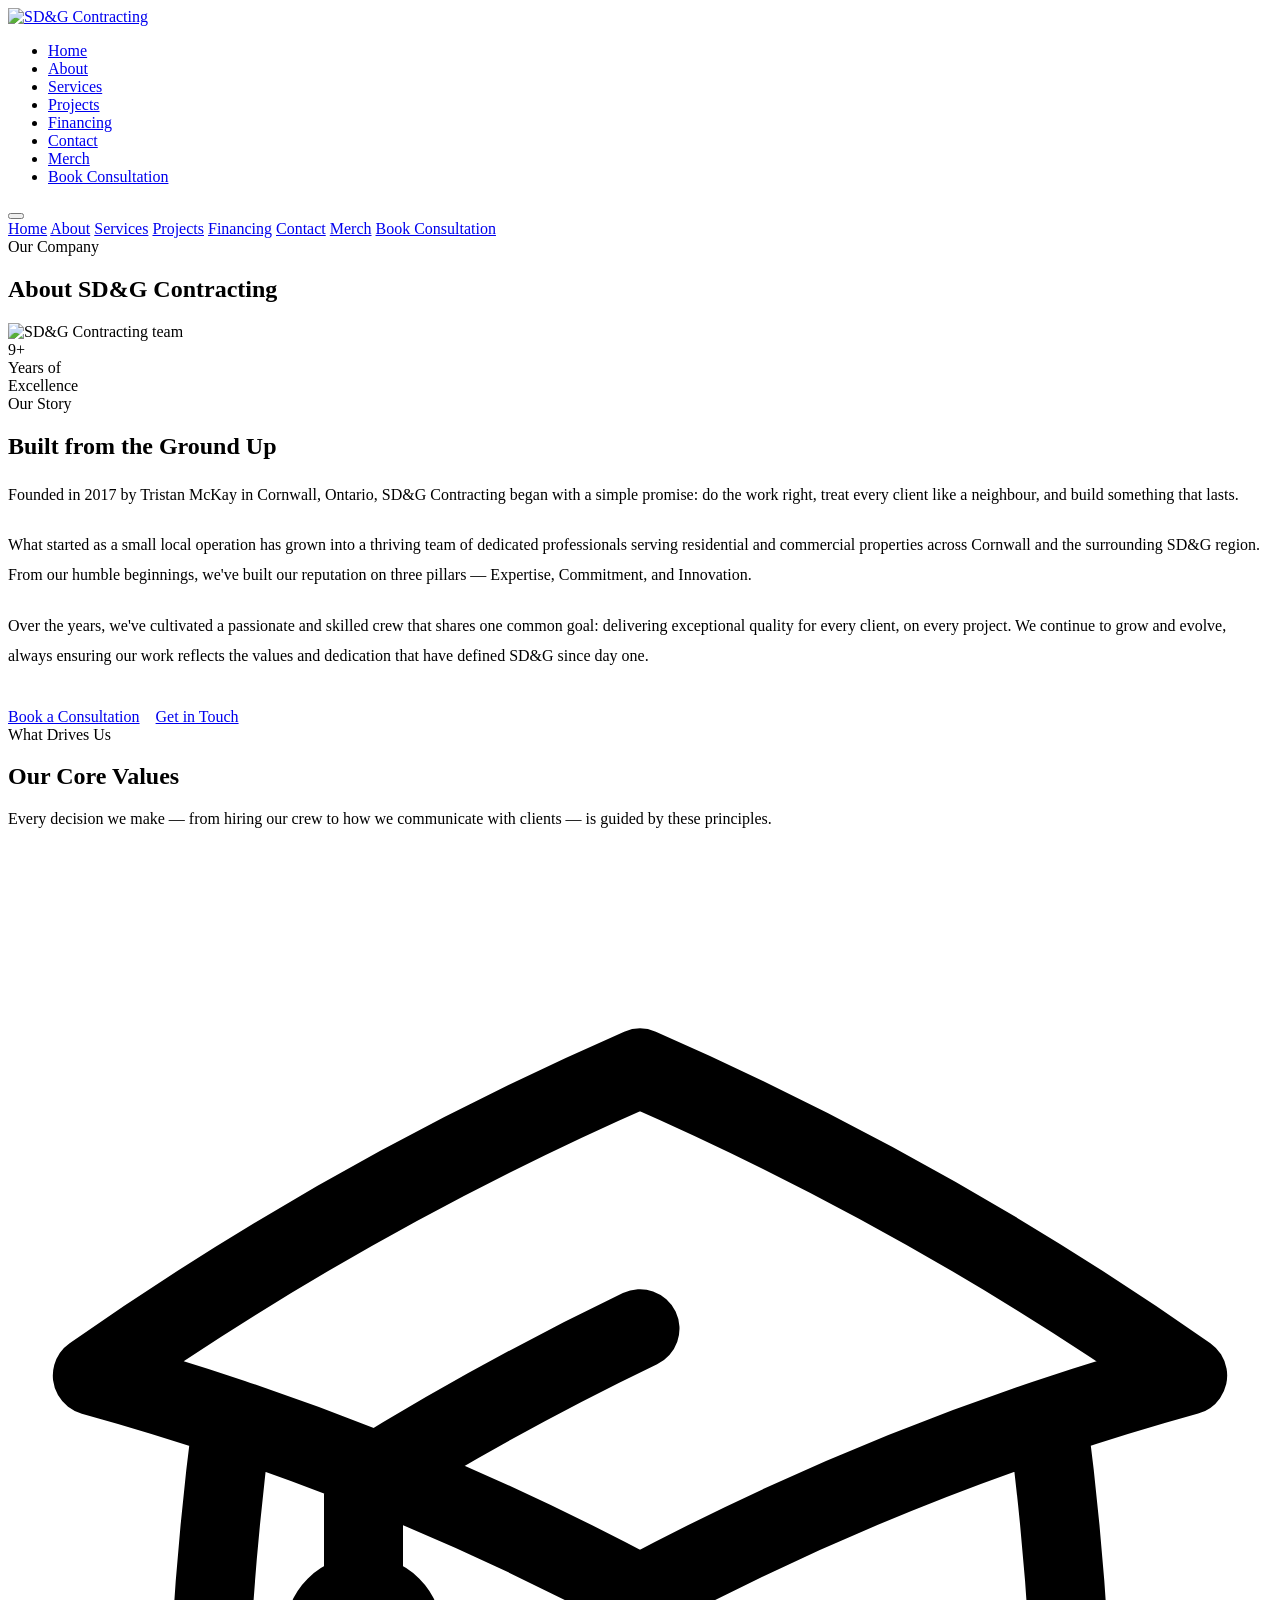
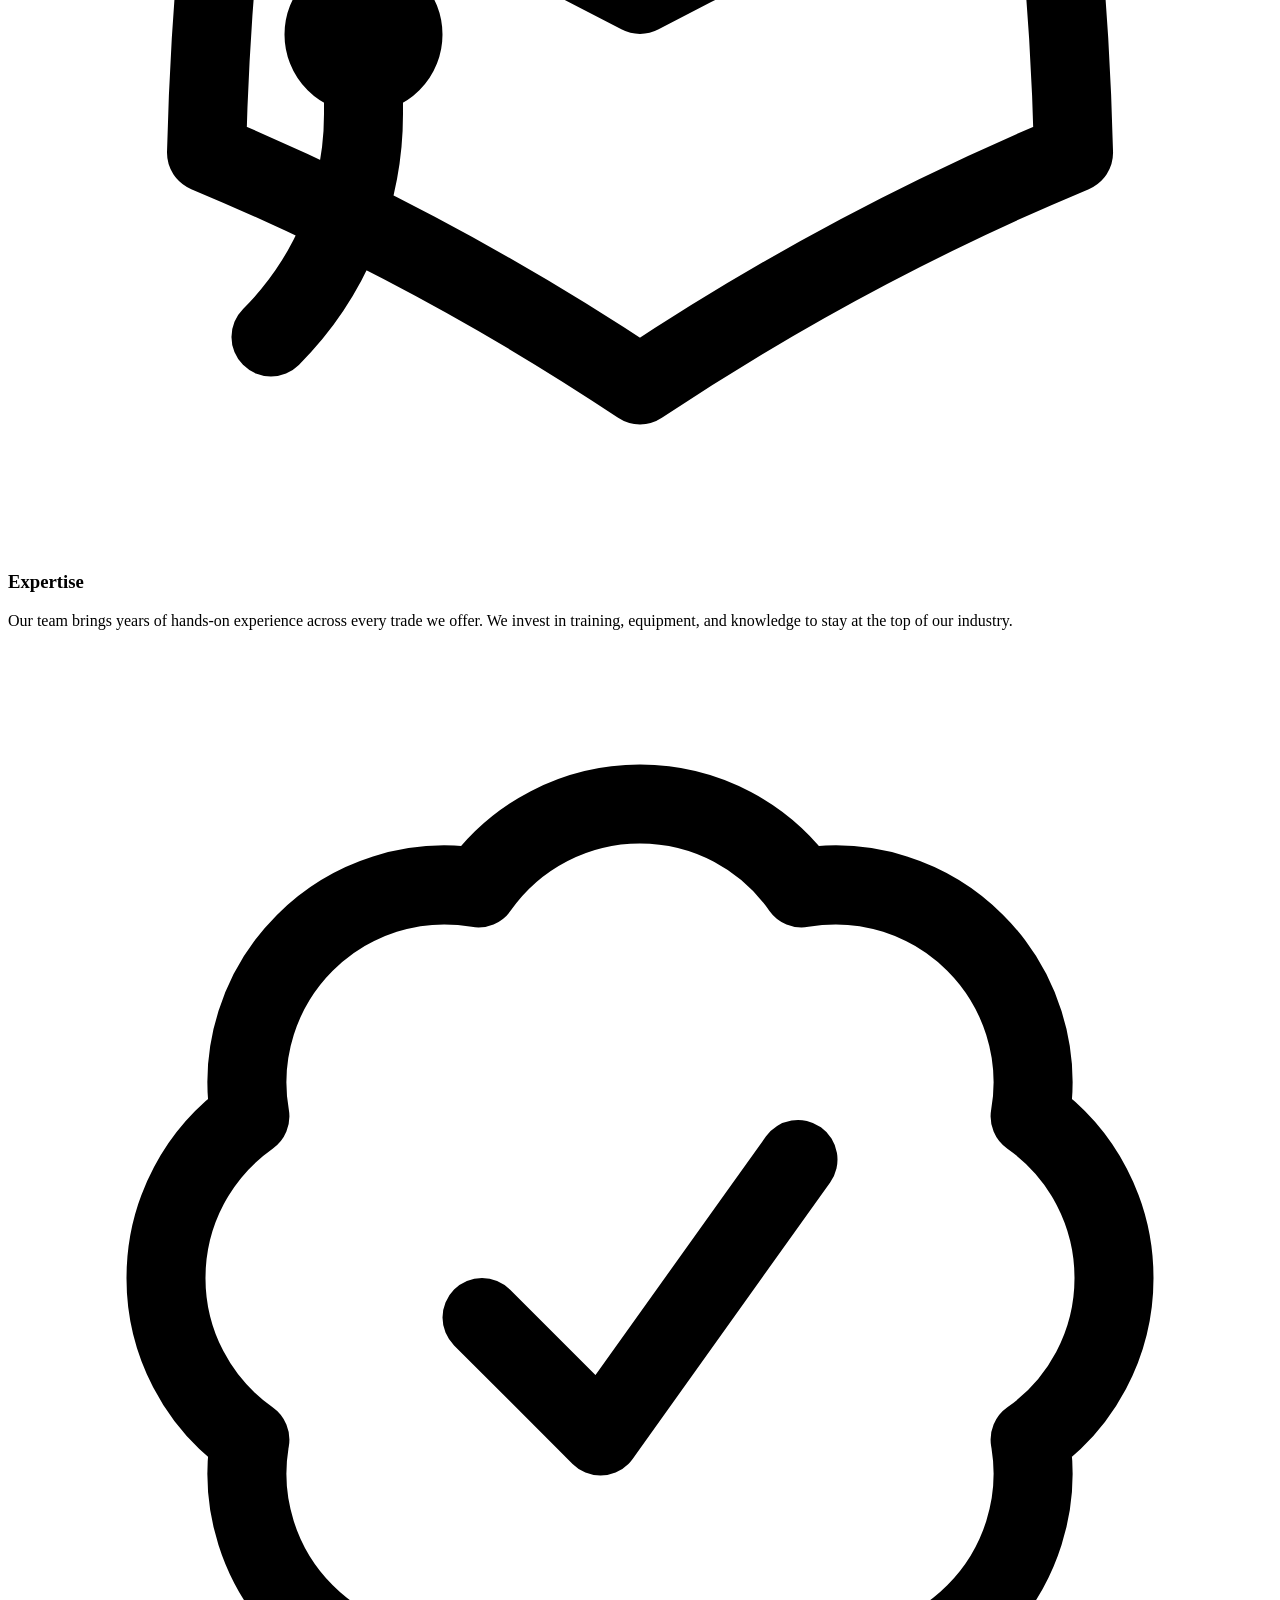
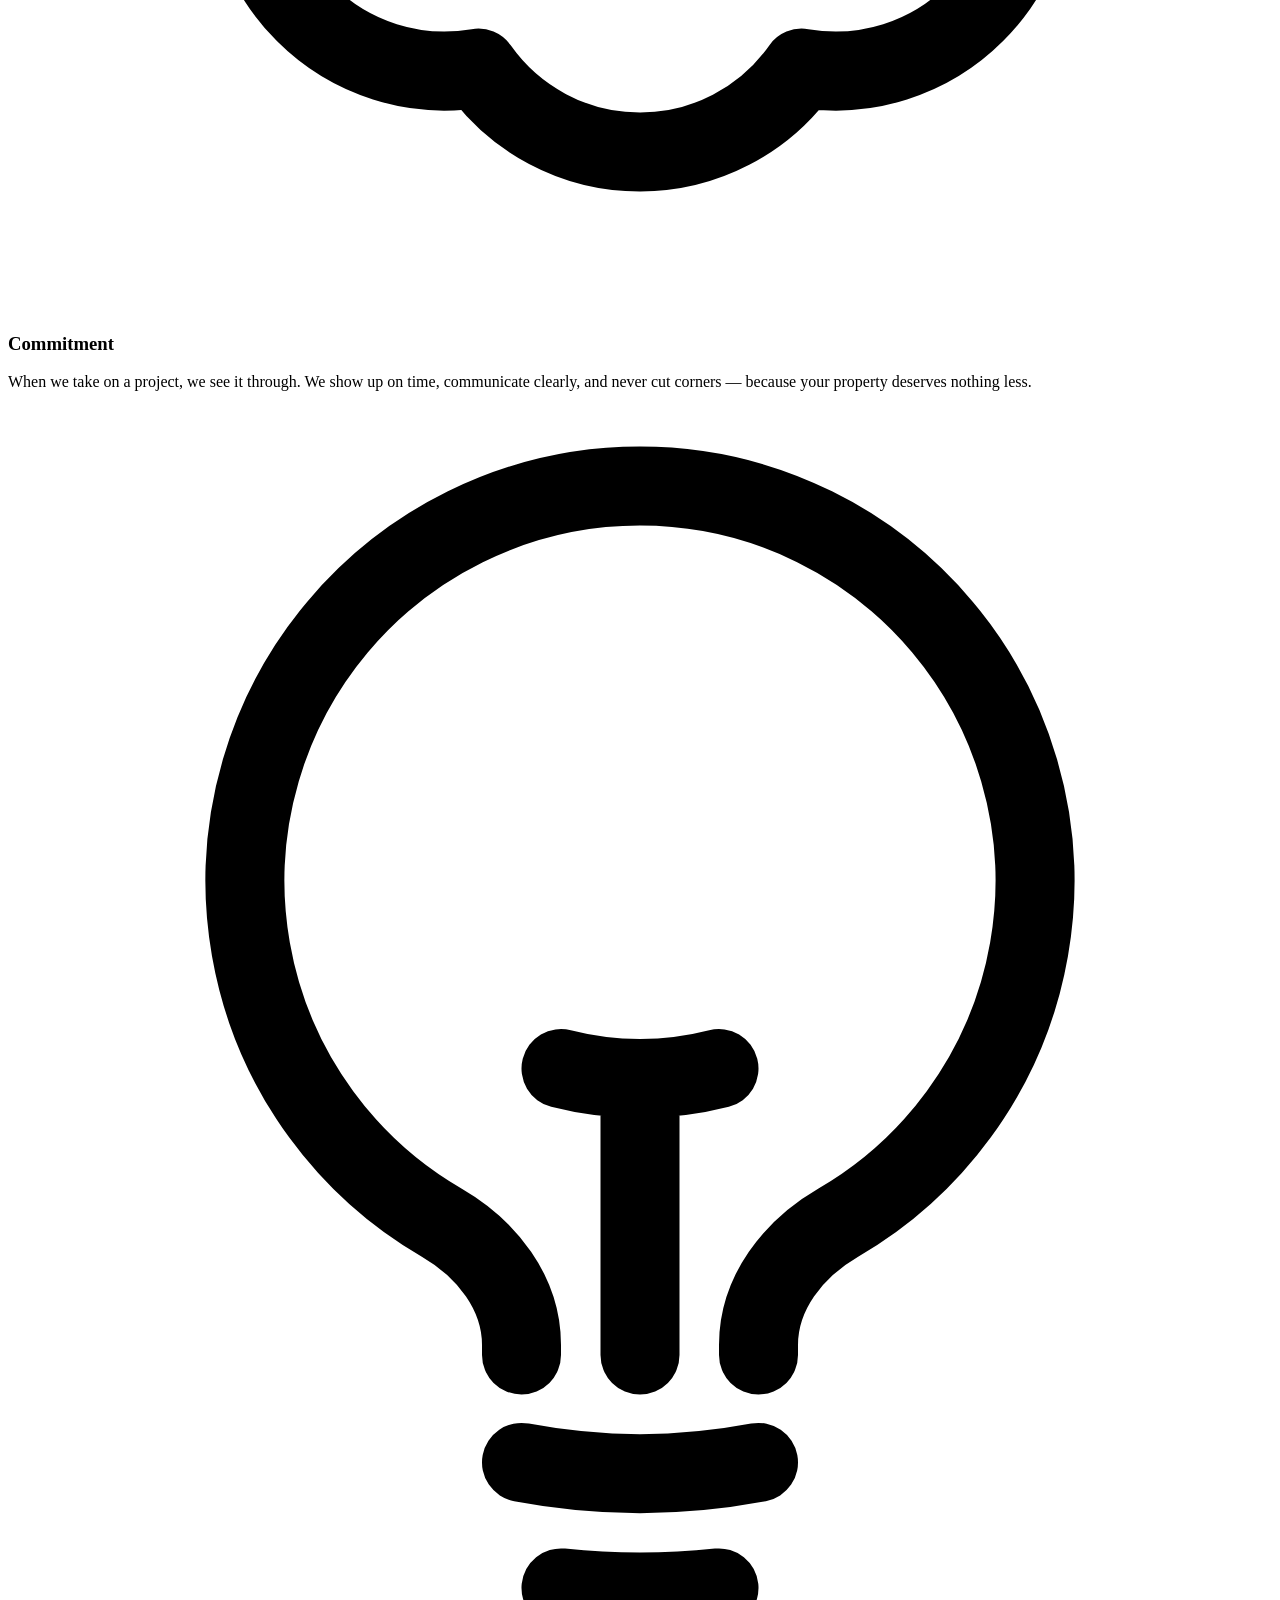
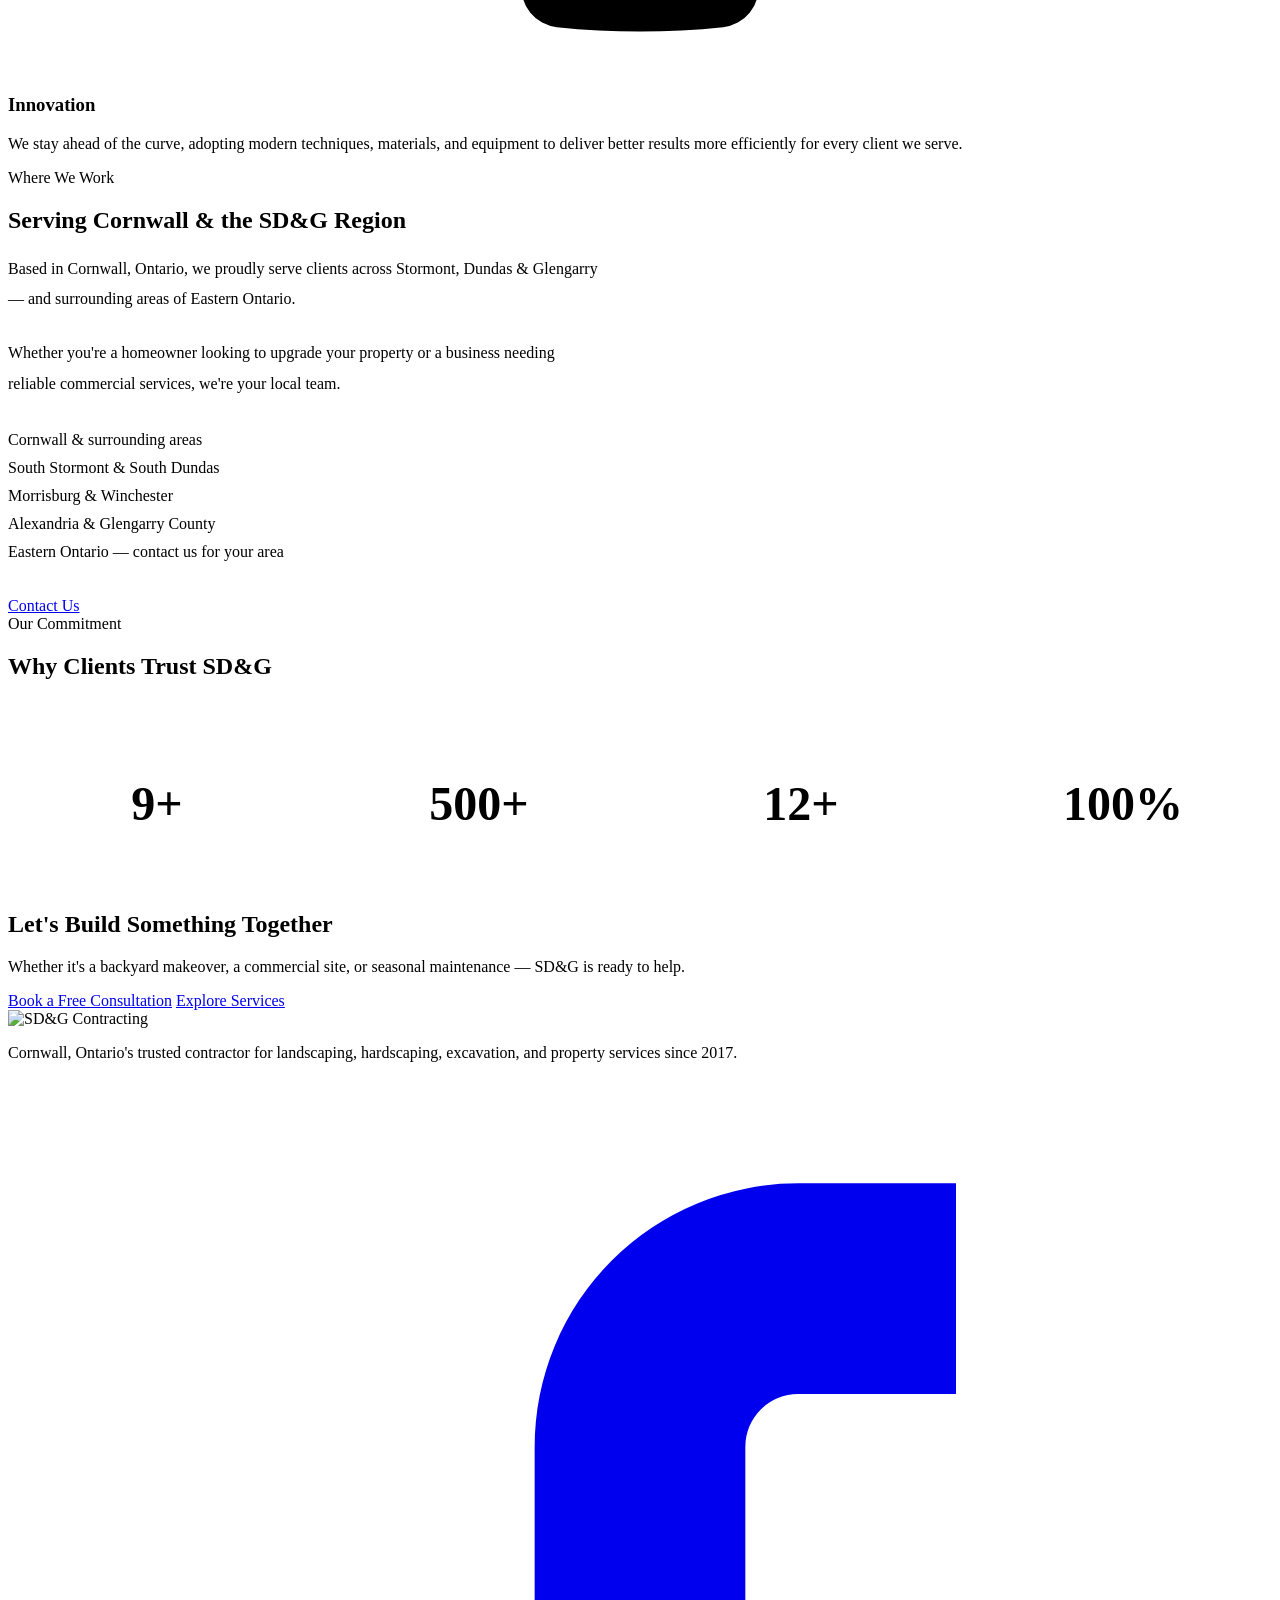
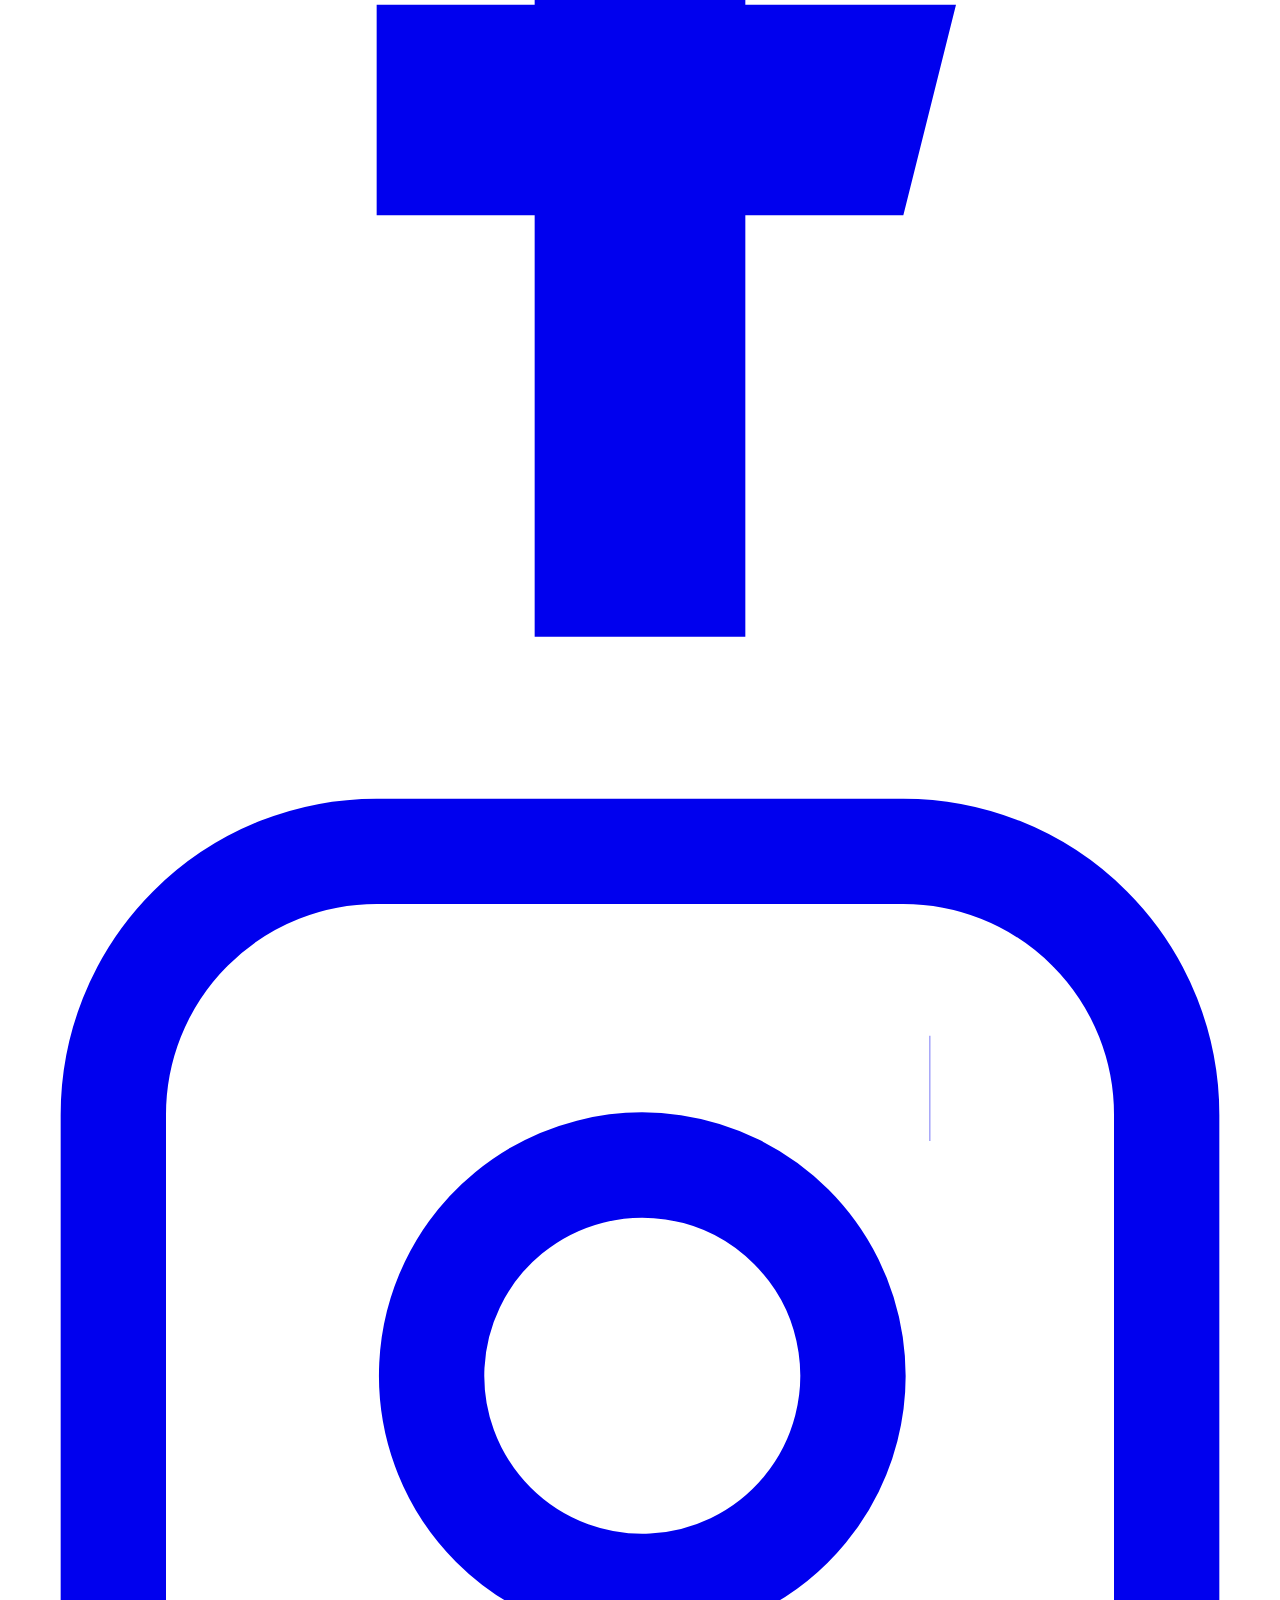
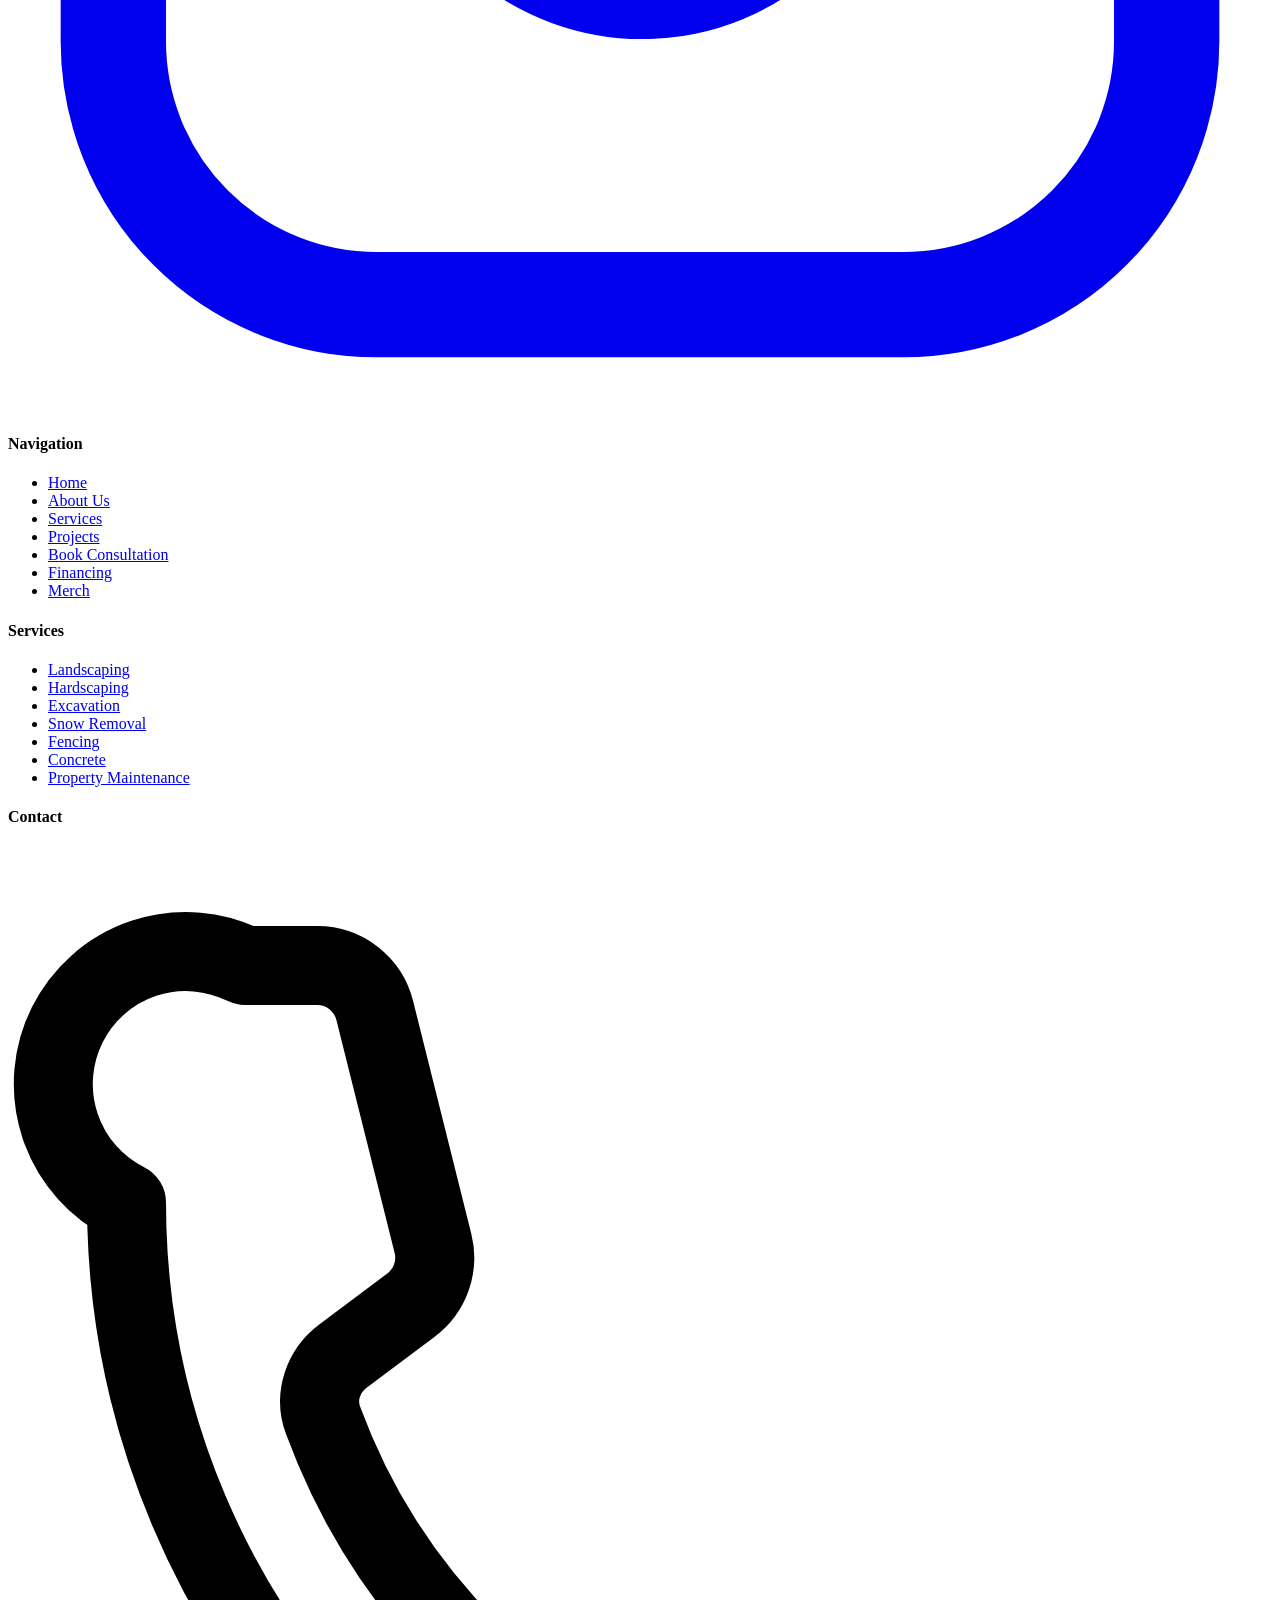
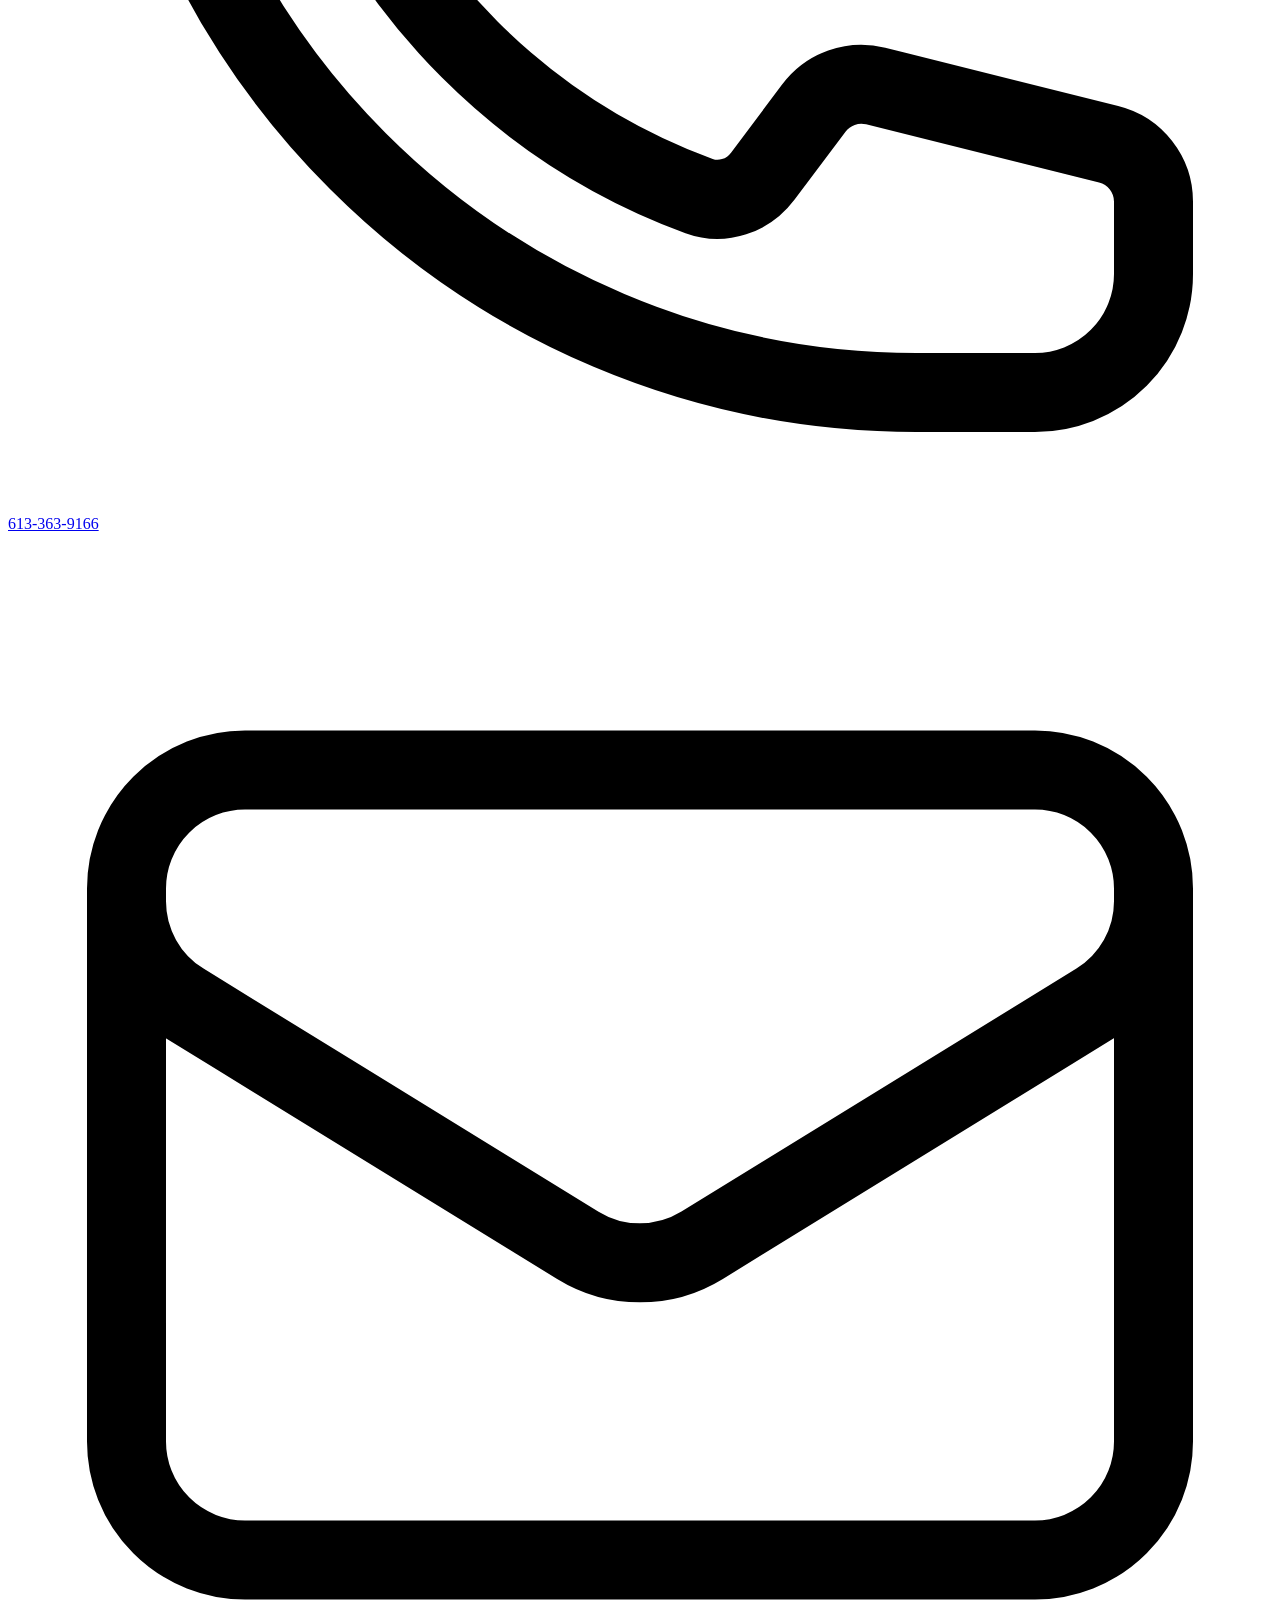
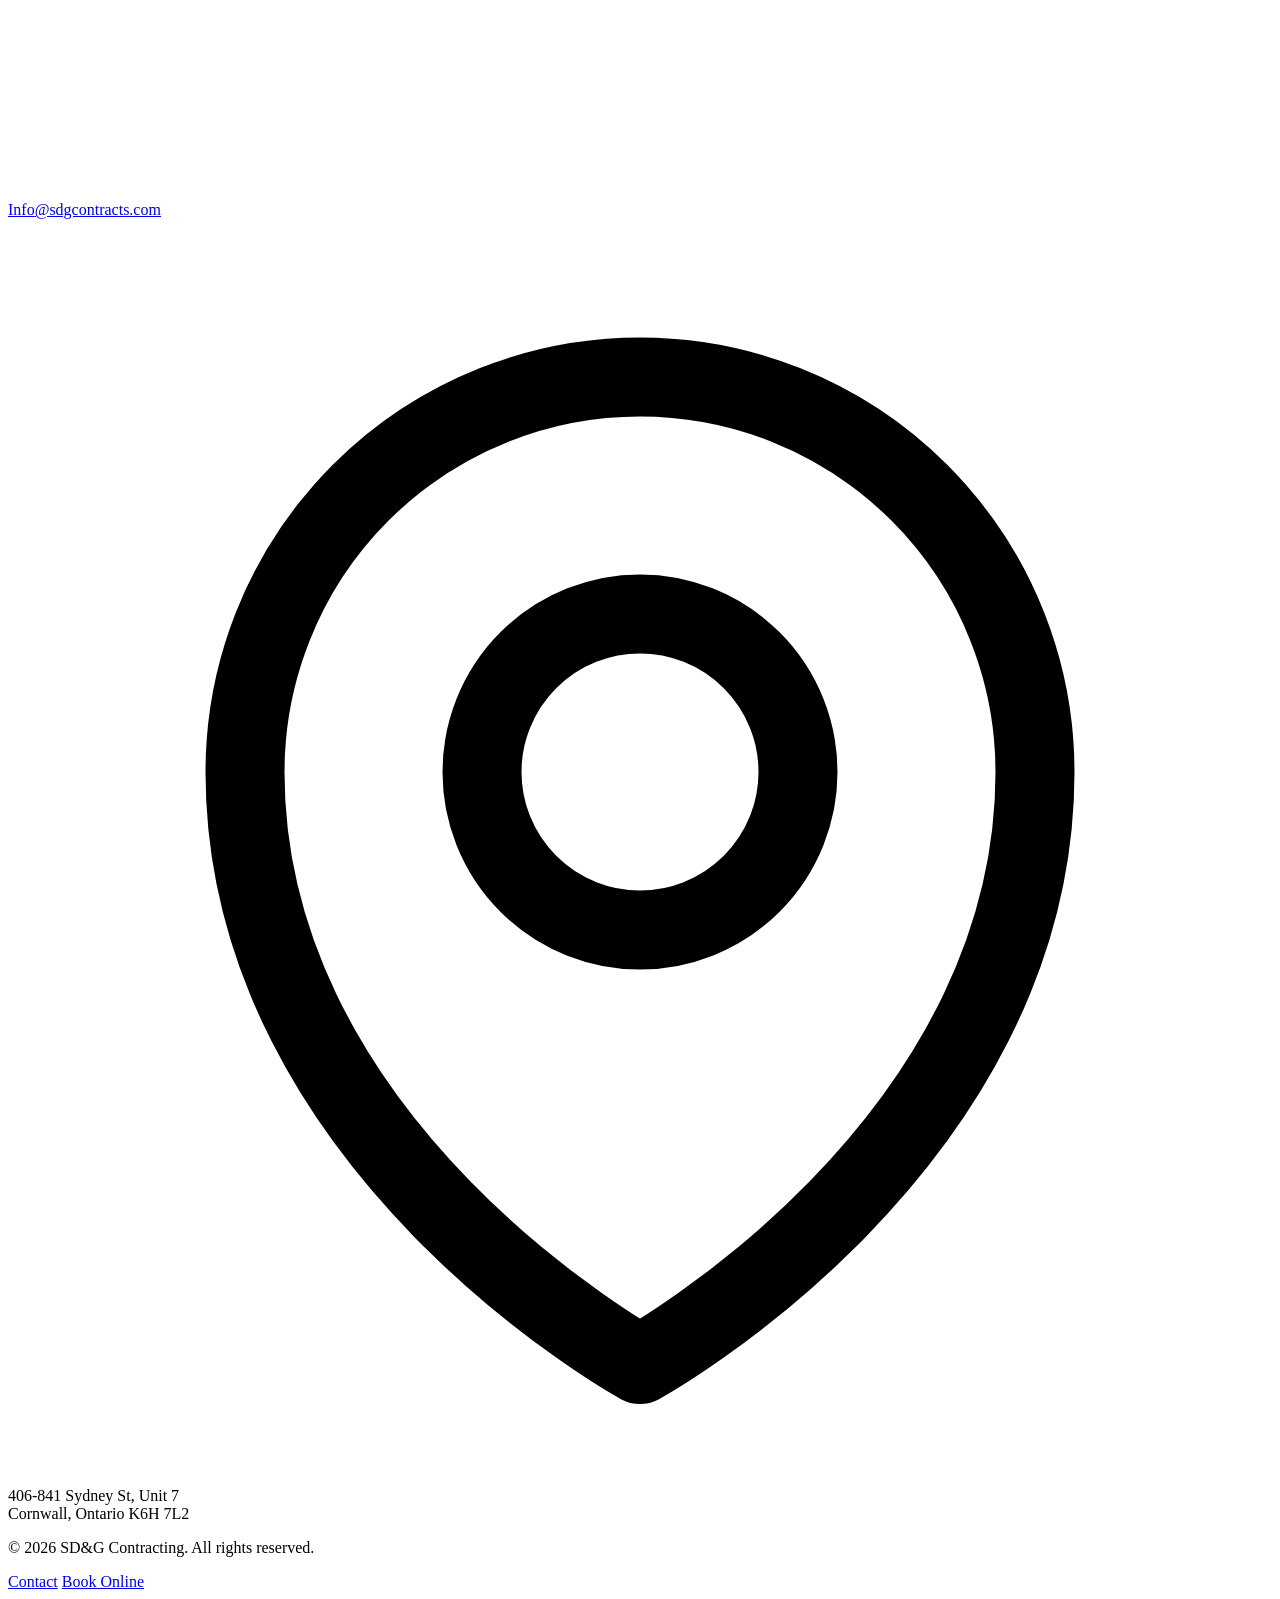
==== about.html @ f56c0ee8 "Add full SEO metadata and site discovery Made-with: Cursor" ====
<!DOCTYPE html>
<html lang="en">
<head>
  <meta charset="UTF-8" />
  <meta name="viewport" content="width=device-width, initial-scale=1.0" />
  <title>About Us | SD&amp;G Contracting</title>
  <meta name="description" content="Learn about SD&amp;G Contracting — Cornwall Ontario's trusted contractor founded in 2017 by Tristan McKay. Our story, values, and commitment to quality." />
  <link rel="stylesheet" href="css/style.css" />
  <link rel="icon" type="image/png" href="brand_assets/SD&G Contracting Logo.png" />
  <meta name="robots" content="index,follow" />
  <link rel="canonical" href="/about.html" />

  <!-- OpenGraph (social sharing) -->
  <meta property="og:locale" content="en_CA" />
  <meta property="og:type" content="local_business" />
  <meta property="og:title" content="About Us | SD&amp;G Contracting" />
  <meta property="og:description" content="Learn about SD&amp;G Contracting — Cornwall Ontario's trusted contractor founded in 2017 by Tristan McKay. Our story, values, and commitment to quality." />
  <meta property="og:url" content="/about.html" />
  <meta property="og:image" content="/brand_assets/SD&G Contracting Logo.png" />
  <meta property="og:image:alt" content="SD&amp;G Contracting" />

  <!-- Twitter cards -->
  <meta name="twitter:card" content="summary_large_image" />
  <meta name="twitter:title" content="About Us | SD&amp;G Contracting" />
  <meta name="twitter:description" content="Learn about SD&amp;G Contracting — Cornwall Ontario's trusted contractor founded in 2017 by Tristan McKay. Our story, values, and commitment to quality." />
  <meta name="twitter:image" content="/brand_assets/SD&G Contracting Logo.png" />

  <!-- Structured data -->
  <script type="application/ld+json">
    {
      "@context": "https://schema.org",
      "@type": "LocalBusiness",
      "name": "SD&G Contracting",
      "url": "/about.html",
      "telephone": "+1-613-363-9166",
      "email": "Info@sdgcontracts.com",
      "address": {
        "@type": "PostalAddress",
        "streetAddress": "406-841 Sydney St, Unit 7",
        "addressLocality": "Cornwall",
        "addressRegion": "ON",
        "postalCode": "K6H 7L2",
        "addressCountry": "CA"
      },
      "areaServed": [
        { "@type": "AdministrativeArea", "name": "Cornwall, ON" },
        { "@type": "AdministrativeArea", "name": "Eastern Ontario" }
      ],
      "foundingDate": "2017",
      "founder": { "@type": "Person", "name": "Tristan McKay" },
      "knowsAbout": [
        "Landscaping",
        "Hardscaping",
        "Excavation",
        "Snow Removal",
        "Fencing",
        "Concrete",
        "Plumbing",
        "Property Maintenance"
      ],
      "sameAs": [
        "https://www.facebook.com/sdgcontract/",
        "https://www.instagram.com/sdgcontracts/"
      ]
    }
  </script>
</head>
<body>

<!-- NAVIGATION -->
<nav class="navbar" id="navbar">
  <div class="container">
    <a href="index.html" class="nav-logo">
      <img src="brand_assets/SD&G Contracting Logo.png" alt="SD&amp;G Contracting" />
    </a>
    <ul class="nav-links">
      <li><a href="index.html">Home</a></li>
      <li><a href="about.html" class="active">About</a></li>
      <li><a href="services.html">Services</a></li>
      <li><a href="projects.html">Projects</a></li>
      <li><a href="financing.html">Financing</a></li>
      <li><a href="contact.html">Contact</a></li>
      <li><a href="merch.html">Merch</a></li>
      <li><a href="book.html" class="btn btn-primary">Book Consultation</a></li>
    </ul>
    <button class="nav-toggle" aria-label="Toggle menu"><span></span><span></span><span></span></button>
  </div>
</nav>
<nav class="nav-mobile">
  <a href="index.html">Home</a>
  <a href="about.html" class="active">About</a>
  <a href="services.html">Services</a>
  <a href="projects.html">Projects</a>
  <a href="financing.html">Financing</a>
  <a href="contact.html">Contact</a>
  <a href="merch.html">Merch</a>
  <a href="book.html" class="btn btn-primary">Book Consultation</a>
</nav>

<!-- PAGE HERO -->
<section class="page-hero">
  <div class="page-hero-bg" style="background-image: url('https://images.unsplash.com/photo-1605117882932-f9e32b03fea9?w=1600&q=80');"></div>
  <div class="page-hero-overlay"></div>
  <div class="container page-hero-content">
    <span class="page-hero-label">Our Company</span>
    <h1 class="page-hero-title">About SD&amp;G Contracting</h1>
  </div>
</section>

<!-- COMPANY STORY -->
<section class="section">
  <div class="container">
    <div class="about-grid">
      <div class="about-image-wrap fade-up">
        <img src="https://images.unsplash.com/photo-1504307651254-35680f356dfd?w=900&q=80" alt="SD&G Contracting team" loading="lazy" />
        <div class="about-badge">
          <div class="about-badge-num">9+</div>
          <div class="about-badge-text">Years of<br />Excellence</div>
        </div>
      </div>

      <div class="fade-up">
        <span class="section-label">Our Story</span>
        <h2 class="section-title">Built from the Ground Up</h2>
        <div class="divider"></div>
        <p style="font-size:16px; color:var(--gray-text); line-height:1.9; margin-bottom:20px;">
          Founded in 2017 by Tristan McKay in Cornwall, Ontario, SD&amp;G Contracting began with a simple promise: do the work right, treat every client like a neighbour, and build something that lasts.
        </p>
        <p style="font-size:16px; color:var(--gray-text); line-height:1.9; margin-bottom:20px;">
          What started as a small local operation has grown into a thriving team of dedicated professionals serving residential and commercial properties across Cornwall and the surrounding SD&amp;G region. From our humble beginnings, we've built our reputation on three pillars — Expertise, Commitment, and Innovation.
        </p>
        <p style="font-size:16px; color:var(--gray-text); line-height:1.9; margin-bottom:36px;">
          Over the years, we've cultivated a passionate and skilled crew that shares one common goal: delivering exceptional quality for every client, on every project. We continue to grow and evolve, always ensuring our work reflects the values and dedication that have defined SD&amp;G since day one.
        </p>
        <div style="display:flex; gap:16px; flex-wrap:wrap;">
          <a href="book.html" class="btn btn-primary">Book a Consultation</a>
          <a href="contact.html" class="btn btn-dark">Get in Touch</a>
        </div>
      </div>
    </div>
  </div>
</section>

<!-- CORE VALUES -->
<section class="section section--gray">
  <div class="container">
    <div class="text-center fade-up">
      <span class="section-label">What Drives Us</span>
      <h2 class="section-title">Our Core Values</h2>
      <div class="divider divider--center"></div>
      <p class="section-subtitle">Every decision we make — from hiring our crew to how we communicate with clients — is guided by these principles.</p>
    </div>

    <div class="values-grid" style="margin-top: 56px;">
      <div class="value-card fade-up">
        <div class="value-icon">
          <svg xmlns="http://www.w3.org/2000/svg" fill="none" viewBox="0 0 24 24" stroke-width="1.5" stroke="currentColor"><path stroke-linecap="round" stroke-linejoin="round" d="M4.26 10.147a60.436 60.436 0 00-.491 6.347A48.627 48.627 0 0112 20.904a48.627 48.627 0 018.232-4.41 60.46 60.46 0 00-.491-6.347m-15.482 0a50.57 50.57 0 00-2.658-.813A59.905 59.905 0 0112 3.493a59.902 59.902 0 0110.399 5.84c-.896.248-1.783.52-2.658.814m-15.482 0A50.697 50.697 0 0112 13.489a50.702 50.702 0 017.74-3.342M6.75 15a.75.75 0 100-1.5.75.75 0 000 1.5zm0 0v-3.675A55.378 55.378 0 0112 8.443m-7.007 11.55A5.981 5.981 0 006.75 15.75v-1.5" /></svg>
        </div>
        <h3>Expertise</h3>
        <p>Our team brings years of hands-on experience across every trade we offer. We invest in training, equipment, and knowledge to stay at the top of our industry.</p>
      </div>

      <div class="value-card fade-up">
        <div class="value-icon">
          <svg xmlns="http://www.w3.org/2000/svg" fill="none" viewBox="0 0 24 24" stroke-width="1.5" stroke="currentColor"><path stroke-linecap="round" stroke-linejoin="round" d="M9 12.75L11.25 15 15 9.75M21 12c0 1.268-.63 2.39-1.593 3.068a3.745 3.745 0 01-1.043 3.296 3.745 3.745 0 01-3.296 1.043A3.745 3.745 0 0112 21c-1.268 0-2.39-.63-3.068-1.593a3.746 3.746 0 01-3.296-1.043 3.745 3.745 0 01-1.043-3.296A3.745 3.745 0 013 12c0-1.268.63-2.39 1.593-3.068a3.745 3.745 0 011.043-3.296 3.746 3.746 0 013.296-1.043A3.746 3.746 0 0112 3c1.268 0 2.39.63 3.068 1.593a3.746 3.746 0 013.296 1.043 3.746 3.746 0 011.043 3.296A3.745 3.745 0 0121 12z" /></svg>
        </div>
        <h3>Commitment</h3>
        <p>When we take on a project, we see it through. We show up on time, communicate clearly, and never cut corners — because your property deserves nothing less.</p>
      </div>

      <div class="value-card fade-up">
        <div class="value-icon">
          <svg xmlns="http://www.w3.org/2000/svg" fill="none" viewBox="0 0 24 24" stroke-width="1.5" stroke="currentColor"><path stroke-linecap="round" stroke-linejoin="round" d="M12 18v-5.25m0 0a6.01 6.01 0 001.5-.189m-1.5.189a6.01 6.01 0 01-1.5-.189m3.75 7.478a12.06 12.06 0 01-4.5 0m3.75 2.383a14.406 14.406 0 01-3 0M14.25 18v-.192c0-.983.658-1.823 1.508-2.316a7.5 7.5 0 10-7.517 0c.85.493 1.509 1.333 1.509 2.316V18" /></svg>
        </div>
        <h3>Innovation</h3>
        <p>We stay ahead of the curve, adopting modern techniques, materials, and equipment to deliver better results more efficiently for every client we serve.</p>
      </div>
    </div>
  </div>
</section>

<!-- SERVICE AREA -->
<section class="section">
  <div class="container">
    <div style="display:grid; grid-template-columns:1fr 1fr; gap:80px; align-items:center;">
      <div class="fade-up">
        <span class="section-label">Where We Work</span>
        <h2 class="section-title">Serving Cornwall &amp; the SD&amp;G Region</h2>
        <div class="divider"></div>
        <p style="font-size:16px; color:var(--gray-text); line-height:1.9; margin-bottom:24px;">
          Based in Cornwall, Ontario, we proudly serve clients across Stormont, Dundas &amp; Glengarry — and surrounding areas of Eastern Ontario.
        </p>
        <p style="font-size:16px; color:var(--gray-text); line-height:1.9; margin-bottom:32px;">
          Whether you're a homeowner looking to upgrade your property or a business needing reliable commercial services, we're your local team.
        </p>
        <div style="display:flex; flex-direction:column; gap:10px; margin-bottom:36px;">
          <div class="service-feature-item">Cornwall &amp; surrounding areas</div>
          <div class="service-feature-item">South Stormont &amp; South Dundas</div>
          <div class="service-feature-item">Morrisburg &amp; Winchester</div>
          <div class="service-feature-item">Alexandria &amp; Glengarry County</div>
          <div class="service-feature-item">Eastern Ontario — contact us for your area</div>
        </div>
        <a href="contact.html" class="btn btn-primary">Contact Us</a>
      </div>

      <div class="fade-up">
        <div style="border-radius: var(--radius-lg); overflow: hidden; height: 420px;">
          <iframe
            src="https://www.google.com/maps/embed?pb=!1m18!1m12!1m3!1d90069.89766745!2d-74.79168!3d45.0253!2m3!1f0!2f0!3f0!3m2!1i1024!2i768!4f13.1!3m3!1m2!1s0x4cca56d485ce5bf7%3A0x9b2a9f7da7aeef0e!2sCornwall%2C%20ON!5e0!3m2!1sen!2sca!4v1609459200000"
            width="100%" height="100%" style="border:0;" allowfullscreen="" loading="lazy">
          </iframe>
        </div>
      </div>
    </div>
  </div>
</section>

<!-- WHY US / TRUST -->
<section class="section section--dark">
  <div class="container">
    <div class="text-center fade-up" style="margin-bottom:60px;">
      <span class="section-label">Our Commitment</span>
      <h2 class="section-title section-title--white">Why Clients Trust SD&amp;G</h2>
      <div class="divider divider--center"></div>
    </div>

    <div style="display:grid; grid-template-columns: repeat(4, 1fr); gap:24px;">
      <div class="fade-up" style="text-align:center; padding:36px 20px;">
        <div style="font-size:48px; font-family:var(--font-head); font-weight:900; color:var(--green-accent); margin-bottom:8px;">9+</div>
        <div style="font-size:14px; color:rgba(255,255,255,0.7); font-weight:600; text-transform:uppercase; letter-spacing:1px;">Years in Business</div>
      </div>
      <div class="fade-up" style="text-align:center; padding:36px 20px;">
        <div style="font-size:48px; font-family:var(--font-head); font-weight:900; color:var(--green-accent); margin-bottom:8px;">500+</div>
        <div style="font-size:14px; color:rgba(255,255,255,0.7); font-weight:600; text-transform:uppercase; letter-spacing:1px;">Projects Completed</div>
      </div>
      <div class="fade-up" style="text-align:center; padding:36px 20px;">
        <div style="font-size:48px; font-family:var(--font-head); font-weight:900; color:var(--green-accent); margin-bottom:8px;">12+</div>
        <div style="font-size:14px; color:rgba(255,255,255,0.7); font-weight:600; text-transform:uppercase; letter-spacing:1px;">Services Offered</div>
      </div>
      <div class="fade-up" style="text-align:center; padding:36px 20px;">
        <div style="font-size:48px; font-family:var(--font-head); font-weight:900; color:var(--green-accent); margin-bottom:8px;">100%</div>
        <div style="font-size:14px; color:rgba(255,255,255,0.7); font-weight:600; text-transform:uppercase; letter-spacing:1px;">Satisfaction Focus</div>
      </div>
    </div>
  </div>
</section>

<!-- CTA -->
<section class="cta-section">
  <div class="container">
    <h2>Let's Build Something <span>Together</span></h2>
    <p>Whether it's a backyard makeover, a commercial site, or seasonal maintenance — SD&amp;G is ready to help.</p>
    <div class="cta-buttons">
      <a href="book.html" class="btn btn-primary btn-lg">Book a Free Consultation</a>
      <a href="services.html" class="btn btn-outline btn-lg">Explore Services</a>
    </div>
  </div>
</section>

<!-- FOOTER -->
<footer class="footer">
  <div class="container">
    <div class="footer-grid">
      <div class="footer-brand">
        <img src="brand_assets/SD&G Contracting Logo.png" alt="SD&amp;G Contracting" />
        <p>Cornwall, Ontario's trusted contractor for landscaping, hardscaping, excavation, and property services since 2017.</p>
        <div class="footer-social">
          <a href="https://www.facebook.com/sdgcontract/" target="_blank" rel="noopener" aria-label="Facebook"><svg xmlns="http://www.w3.org/2000/svg" viewBox="0 0 24 24" fill="currentColor"><path d="M18 2h-3a5 5 0 00-5 5v3H7v4h3v8h4v-8h3l1-4h-4V7a1 1 0 011-1h3z"/></svg></a>
          <a href="https://www.instagram.com/sdgcontracts/" target="_blank" rel="noopener" aria-label="Instagram"><svg xmlns="http://www.w3.org/2000/svg" viewBox="0 0 24 24" fill="none" stroke="currentColor" stroke-width="2"><rect x="2" y="2" width="20" height="20" rx="5" ry="5"/><path d="M16 11.37A4 4 0 1112.63 8 4 4 0 0116 11.37z"/><line x1="17.5" y1="6.5" x2="17.51" y2="6.5"/></svg></a>
        </div>
      </div>
      <div class="footer-col">
        <h4>Navigation</h4>
        <ul>
          <li><a href="index.html">Home</a></li>
          <li><a href="about.html">About Us</a></li>
          <li><a href="services.html">Services</a></li>
          <li><a href="projects.html">Projects</a></li>
          <li><a href="book.html">Book Consultation</a></li>
          <li><a href="financing.html">Financing</a></li>
          <li><a href="merch.html">Merch</a></li>
        </ul>
      </div>
      <div class="footer-col">
        <h4>Services</h4>
        <ul>
          <li><a href="services.html#landscaping">Landscaping</a></li>
          <li><a href="services.html#hardscaping">Hardscaping</a></li>
          <li><a href="services.html#excavation">Excavation</a></li>
          <li><a href="services.html#snow">Snow Removal</a></li>
          <li><a href="services.html#fencing">Fencing</a></li>
          <li><a href="services.html#concrete">Concrete</a></li>
          <li><a href="services.html#maintenance">Property Maintenance</a></li>
        </ul>
      </div>
      <div class="footer-col">
        <h4>Contact</h4>
        <div class="footer-contact-item">
          <svg xmlns="http://www.w3.org/2000/svg" fill="none" viewBox="0 0 24 24" stroke-width="1.5" stroke="currentColor"><path stroke-linecap="round" stroke-linejoin="round" d="M2.25 6.75c0 8.284 6.716 15 15 15h2.25a2.25 2.25 0 002.25-2.25v-1.372c0-.516-.351-.966-.852-1.091l-4.423-1.106c-.44-.11-.902.055-1.173.417l-.97 1.293c-.282.376-.769.542-1.21.38a12.035 12.035 0 01-7.143-7.143c-.162-.441.004-.928.38-1.21l1.293-.97c.363-.271.527-.734.417-1.173L6.963 3.102a1.125 1.125 0 00-1.091-.852H4.5A2.25 2.25 0 002.25 6.75z" /></svg>
          <a href="tel:6133639166">613-363-9166</a>
        </div>
        <div class="footer-contact-item">
          <svg xmlns="http://www.w3.org/2000/svg" fill="none" viewBox="0 0 24 24" stroke-width="1.5" stroke="currentColor"><path stroke-linecap="round" stroke-linejoin="round" d="M21.75 6.75v10.5a2.25 2.25 0 01-2.25 2.25h-15a2.25 2.25 0 01-2.25-2.25V6.75m19.5 0A2.25 2.25 0 0019.5 4.5h-15a2.25 2.25 0 00-2.25 2.25m19.5 0v.243a2.25 2.25 0 01-1.07 1.916l-7.5 4.615a2.25 2.25 0 01-2.36 0L3.32 8.91a2.25 2.25 0 01-1.07-1.916V6.75" /></svg>
          <a href="mailto:Info@sdgcontracts.com">Info@sdgcontracts.com</a>
        </div>
        <div class="footer-contact-item">
          <svg xmlns="http://www.w3.org/2000/svg" fill="none" viewBox="0 0 24 24" stroke-width="1.5" stroke="currentColor"><path stroke-linecap="round" stroke-linejoin="round" d="M15 10.5a3 3 0 11-6 0 3 3 0 016 0z" /><path stroke-linecap="round" stroke-linejoin="round" d="M19.5 10.5c0 7.142-7.5 11.25-7.5 11.25S4.5 17.642 4.5 10.5a7.5 7.5 0 1115 0z" /></svg>
          <span>406-841 Sydney St, Unit 7<br />Cornwall, Ontario K6H 7L2</span>
        </div>
      </div>
    </div>
    <div class="footer-bottom">
      <p>&copy; 2026 SD&amp;G Contracting. All rights reserved.</p>
      <div class="footer-bottom-links">
        <a href="contact.html">Contact</a>
        <a href="book.html">Book Online</a>
      </div>
    </div>
  </div>
</footer>

<script src="js/main.js"></script>
</body>
</html>
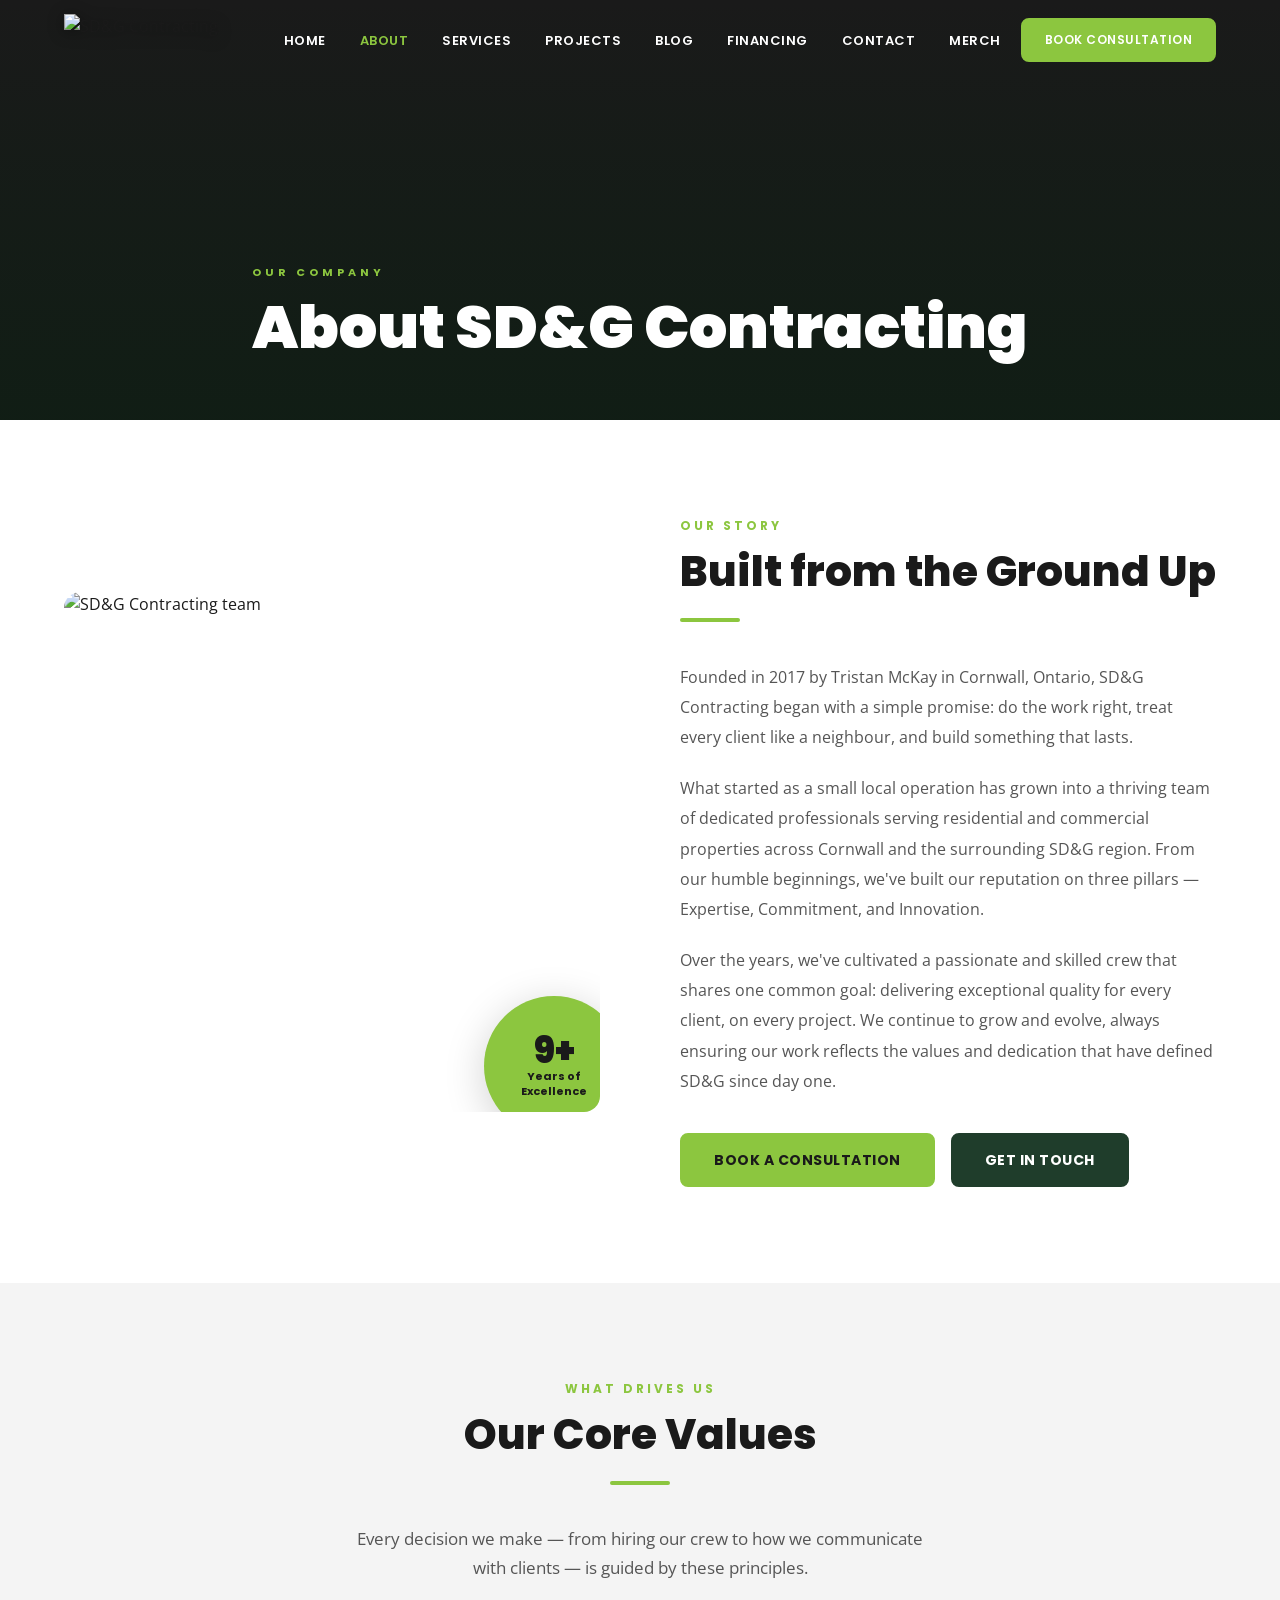
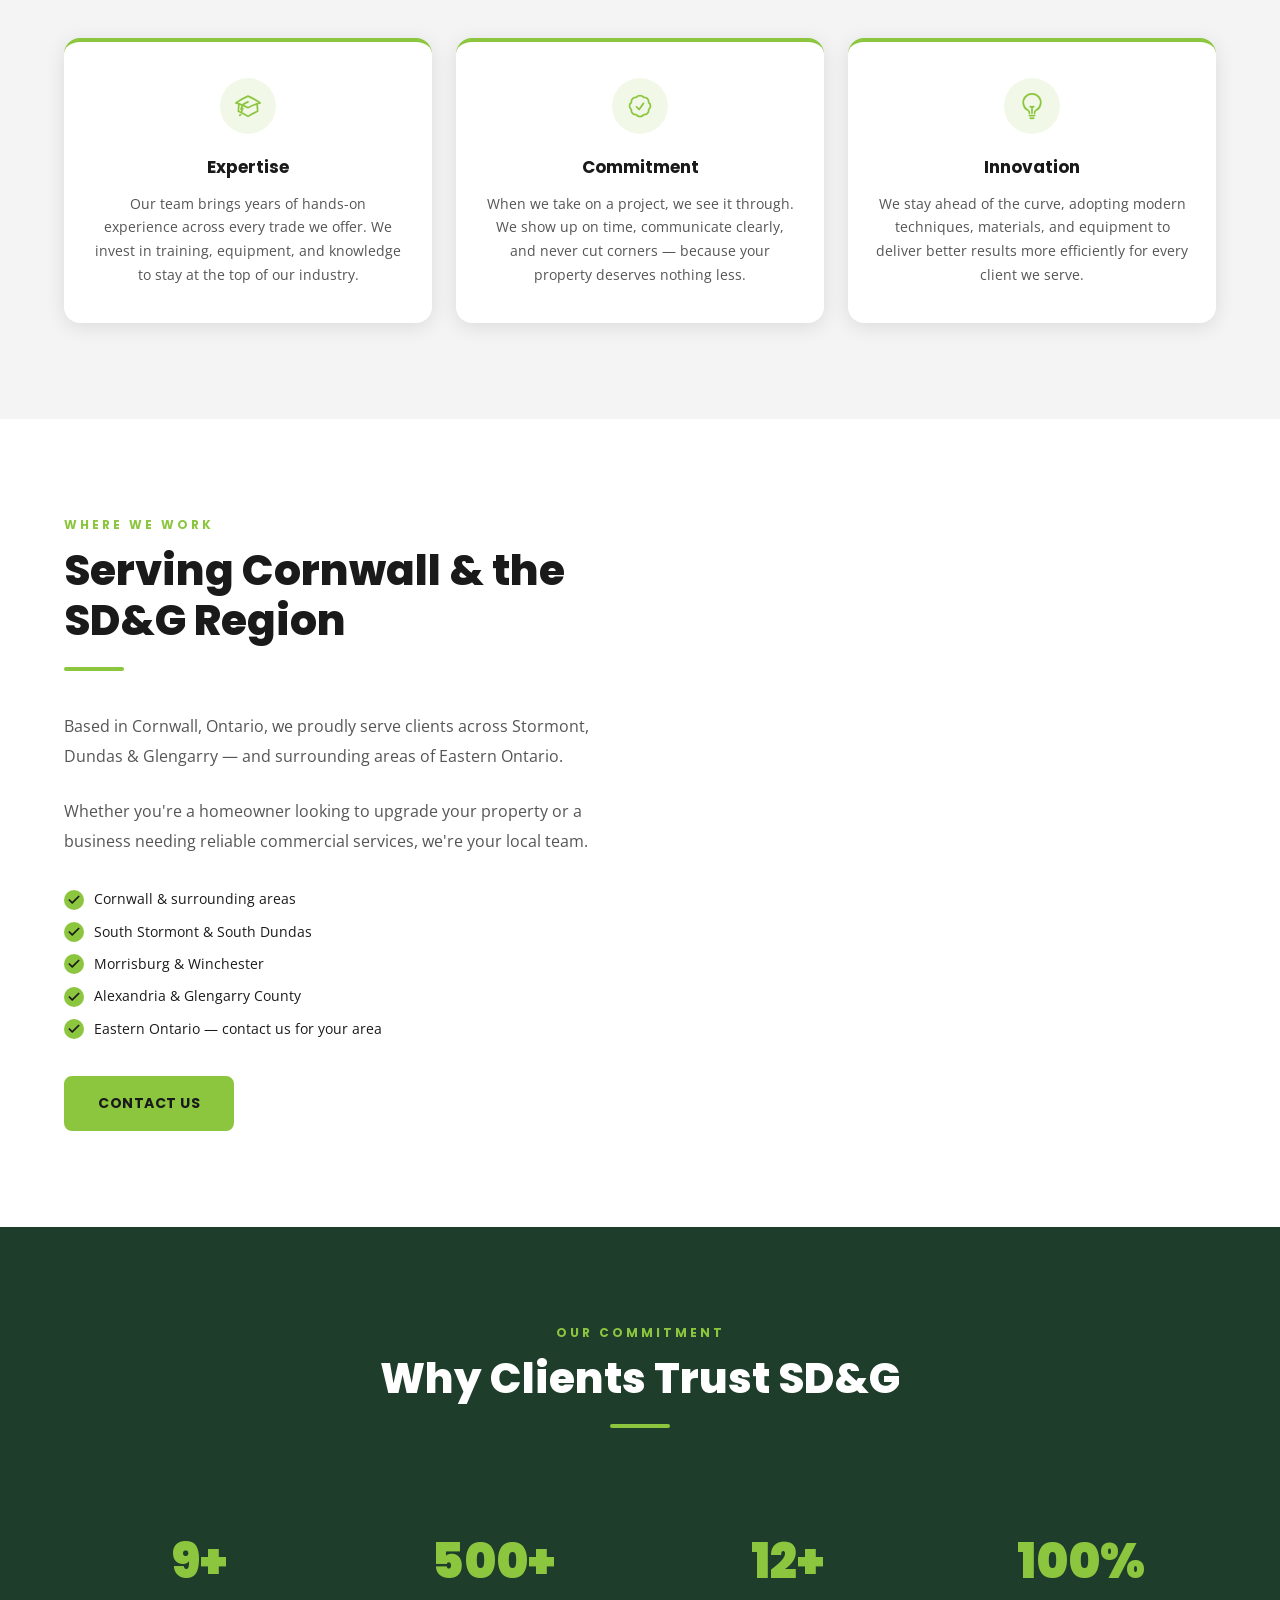
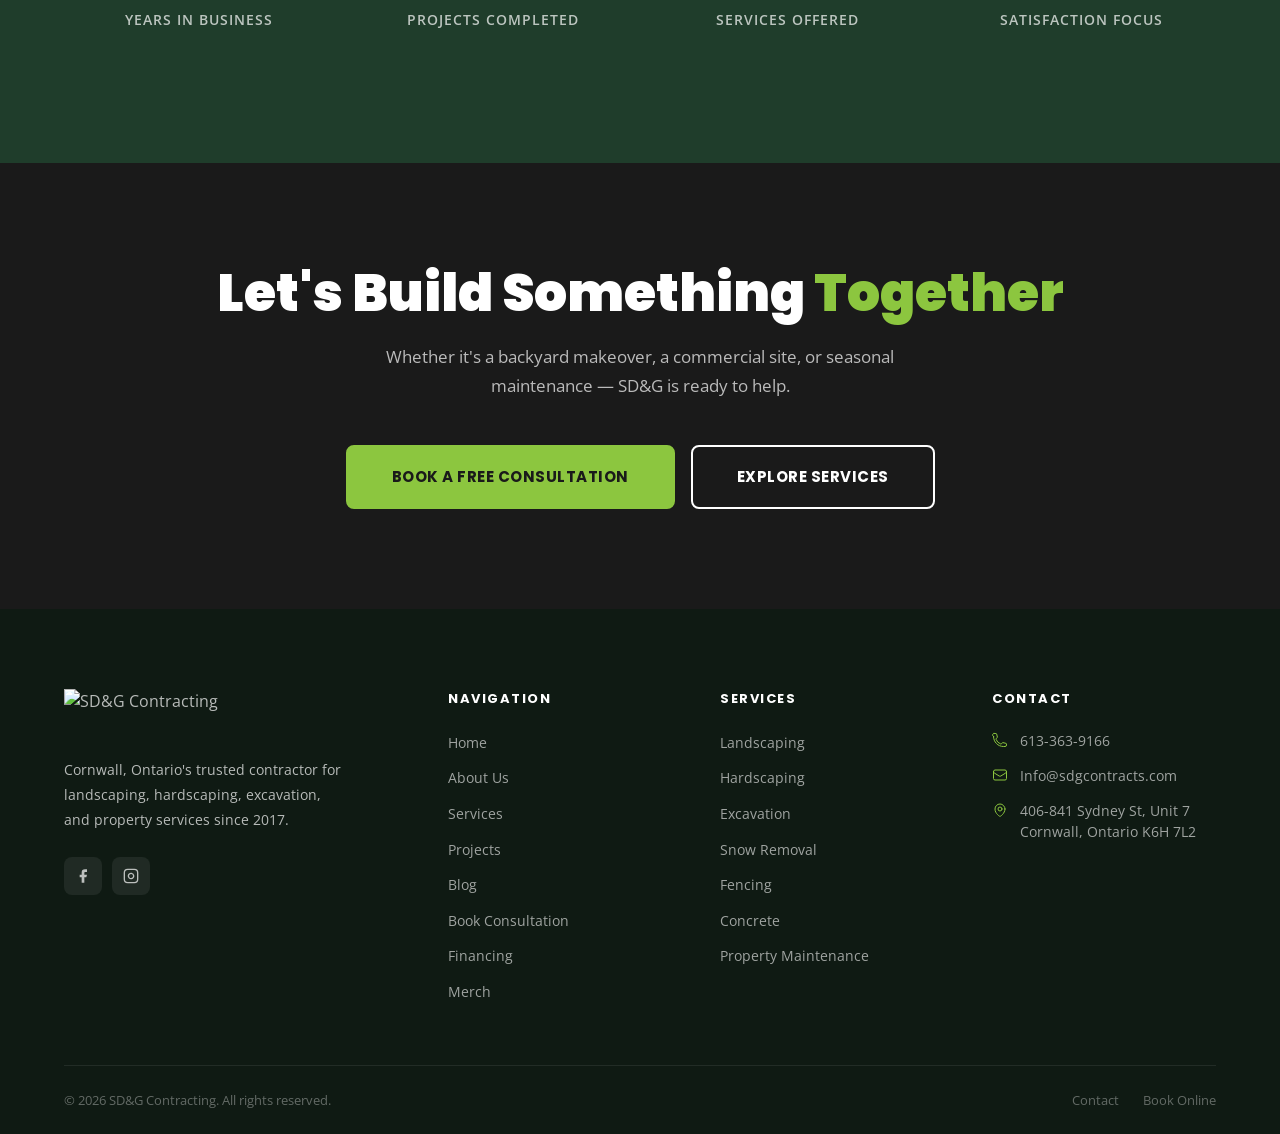
==== commit f770651e: "Add blog system powered by GitHub Issues Clients can publish blog posts by creating a GitHub Issue u" ====
--- a/about.html
+++ b/about.html
@@ -8,22 +8,22 @@
   <link rel="stylesheet" href="css/style.css" />
   <link rel="icon" type="image/png" href="brand_assets/SD&G Contracting Logo.png" />
   <meta name="robots" content="index,follow" />
-  <link rel="canonical" href="/about.html" />
+  <link rel="canonical" href="https://www.sdgcontracts.com/about.html" />
 
   <!-- OpenGraph (social sharing) -->
   <meta property="og:locale" content="en_CA" />
   <meta property="og:type" content="local_business" />
   <meta property="og:title" content="About Us | SD&amp;G Contracting" />
   <meta property="og:description" content="Learn about SD&amp;G Contracting — Cornwall Ontario's trusted contractor founded in 2017 by Tristan McKay. Our story, values, and commitment to quality." />
-  <meta property="og:url" content="/about.html" />
-  <meta property="og:image" content="/brand_assets/SD&G Contracting Logo.png" />
+  <meta property="og:url" content="https://www.sdgcontracts.com/about.html" />
+  <meta property="og:image" content="https://www.sdgcontracts.com/brand_assets/SD&G Contracting Logo.png" />
   <meta property="og:image:alt" content="SD&amp;G Contracting" />
 
   <!-- Twitter cards -->
   <meta name="twitter:card" content="summary_large_image" />
   <meta name="twitter:title" content="About Us | SD&amp;G Contracting" />
   <meta name="twitter:description" content="Learn about SD&amp;G Contracting — Cornwall Ontario's trusted contractor founded in 2017 by Tristan McKay. Our story, values, and commitment to quality." />
-  <meta name="twitter:image" content="/brand_assets/SD&G Contracting Logo.png" />
+  <meta name="twitter:image" content="https://www.sdgcontracts.com/brand_assets/SD&G Contracting Logo.png" />
 
   <!-- Structured data -->
   <script type="application/ld+json">
@@ -31,7 +31,7 @@
       "@context": "https://schema.org",
       "@type": "LocalBusiness",
       "name": "SD&G Contracting",
-      "url": "/about.html",
+      "url": "https://www.sdgcontracts.com/about.html",
       "telephone": "+1-613-363-9166",
       "email": "Info@sdgcontracts.com",
       "address": {
@@ -78,6 +78,7 @@
       <li><a href="about.html" class="active">About</a></li>
       <li><a href="services.html">Services</a></li>
       <li><a href="projects.html">Projects</a></li>
+      <li><a href="blog.html">Blog</a></li>
       <li><a href="financing.html">Financing</a></li>
       <li><a href="contact.html">Contact</a></li>
       <li><a href="merch.html">Merch</a></li>
@@ -91,6 +92,7 @@
   <a href="about.html" class="active">About</a>
   <a href="services.html">Services</a>
   <a href="projects.html">Projects</a>
+  <a href="blog.html">Blog</a>
   <a href="financing.html">Financing</a>
   <a href="contact.html">Contact</a>
   <a href="merch.html">Merch</a>
@@ -276,6 +278,7 @@
           <li><a href="about.html">About Us</a></li>
           <li><a href="services.html">Services</a></li>
           <li><a href="projects.html">Projects</a></li>
+          <li><a href="blog.html">Blog</a></li>
           <li><a href="book.html">Book Consultation</a></li>
           <li><a href="financing.html">Financing</a></li>
           <li><a href="merch.html">Merch</a></li>
--- a/css/style.css
+++ b/css/style.css
@@ -0,0 +1,1987 @@
+/* ============================================================
+   SD&G Contracting — Main Stylesheet
+   Modern Contractor Design
+   ============================================================ */
+
+/* --- Google Fonts Import --- */
+@import url('https://fonts.googleapis.com/css2?family=Poppins:wght@400;500;600;700;800;900&family=Open+Sans:wght@400;500;600&display=swap');
+
+/* --- CSS Custom Properties --- */
+:root {
+  --green-dark:    #1f3d2b;
+  --green-accent:  #8cc63f;
+  --charcoal:      #1a1a1a;
+  --gray-light:    #f4f4f4;
+  --gray-mid:      #e0e0e0;
+  --gray-text:     #555555;
+  --white:         #ffffff;
+  --overlay:       rgba(15, 30, 20, 0.65);
+
+  --font-head:     'Poppins', sans-serif;
+  --font-body:     'Open Sans', sans-serif;
+
+  --radius:        8px;
+  --radius-lg:     16px;
+  --shadow:        0 4px 20px rgba(0,0,0,0.10);
+  --shadow-lg:     0 8px 40px rgba(0,0,0,0.18);
+  --transition:    0.3s ease;
+
+  --max-width:     1200px;
+  --nav-height:    80px;
+}
+
+/* --- Reset & Base --- */
+*, *::before, *::after { box-sizing: border-box; margin: 0; padding: 0; }
+
+html { scroll-behavior: smooth; font-size: 16px; }
+
+body {
+  font-family: var(--font-body);
+  color: var(--charcoal);
+  background: var(--white);
+  line-height: 1.6;
+  overflow-x: hidden;
+}
+
+img { max-width: 100%; display: block; }
+a  { text-decoration: none; color: inherit; }
+ul { list-style: none; }
+
+/* --- Utility --- */
+.container {
+  max-width: var(--max-width);
+  margin: 0 auto;
+  padding: 0 24px;
+}
+
+.section {
+  padding: 96px 0;
+}
+
+.section--gray {
+  background: var(--gray-light);
+}
+
+.section--dark {
+  background: var(--green-dark);
+  color: var(--white);
+}
+
+.section--charcoal {
+  background: var(--charcoal);
+  color: var(--white);
+}
+
+.section-label {
+  font-family: var(--font-head);
+  font-size: 12px;
+  font-weight: 700;
+  letter-spacing: 3px;
+  text-transform: uppercase;
+  color: var(--green-accent);
+  margin-bottom: 12px;
+  display: block;
+}
+
+.section-title {
+  font-family: var(--font-head);
+  font-size: clamp(28px, 4vw, 42px);
+  font-weight: 800;
+  line-height: 1.2;
+  color: var(--charcoal);
+  margin-bottom: 16px;
+}
+
+.section-title--white { color: var(--white); }
+
+.section-subtitle {
+  font-size: 17px;
+  color: var(--gray-text);
+  max-width: 600px;
+  line-height: 1.7;
+}
+
+.section-subtitle--white { color: rgba(255,255,255,0.75); }
+
+.text-center { text-align: center; }
+.text-center .section-subtitle { margin: 0 auto; }
+
+.divider {
+  width: 60px;
+  height: 4px;
+  background: var(--green-accent);
+  border-radius: 2px;
+  margin: 20px 0 40px;
+}
+
+.divider--center { margin-left: auto; margin-right: auto; }
+
+/* --- Buttons --- */
+.btn {
+  display: inline-flex;
+  align-items: center;
+  gap: 8px;
+  padding: 14px 32px;
+  border-radius: var(--radius);
+  font-family: var(--font-head);
+  font-size: 14px;
+  font-weight: 700;
+  letter-spacing: 0.5px;
+  text-transform: uppercase;
+  cursor: pointer;
+  border: 2px solid transparent;
+  transition: all var(--transition);
+  white-space: nowrap;
+}
+
+.btn-primary {
+  background: var(--green-accent);
+  color: var(--charcoal);
+  border-color: var(--green-accent);
+}
+.btn-primary:hover {
+  background: #79b030;
+  border-color: #79b030;
+  transform: translateY(-2px);
+  box-shadow: 0 6px 20px rgba(140,198,63,0.35);
+}
+
+.btn-outline {
+  background: transparent;
+  color: var(--white);
+  border-color: var(--white);
+}
+.btn-outline:hover {
+  background: var(--white);
+  color: var(--charcoal);
+  transform: translateY(-2px);
+}
+
+.btn-dark {
+  background: var(--green-dark);
+  color: var(--white);
+  border-color: var(--green-dark);
+}
+.btn-dark:hover {
+  background: #162d1f;
+  border-color: #162d1f;
+  transform: translateY(-2px);
+  box-shadow: 0 6px 20px rgba(31,61,43,0.35);
+}
+
+.btn-lg {
+  padding: 18px 44px;
+  font-size: 15px;
+}
+
+/* ============================================================
+   NAVIGATION
+   ============================================================ */
+.navbar {
+  position: fixed;
+  top: 0; left: 0; right: 0;
+  height: var(--nav-height);
+  z-index: 1000;
+  transition: background var(--transition), box-shadow var(--transition);
+  background: transparent;
+}
+
+.navbar.scrolled {
+  background: var(--charcoal);
+  box-shadow: 0 2px 20px rgba(0,0,0,0.3);
+}
+
+.navbar .container {
+  height: 100%;
+  display: flex;
+  align-items: center;
+  justify-content: space-between;
+}
+
+.nav-logo img {
+  height: 52px;
+  width: auto;
+  filter: drop-shadow(0 2px 8px rgba(0,0,0,0.4));
+}
+
+.nav-links {
+  display: flex;
+  align-items: center;
+  gap: 6px;
+}
+
+.nav-links a {
+  font-family: var(--font-head);
+  font-size: 13px;
+  font-weight: 600;
+  letter-spacing: 0.5px;
+  color: var(--white);
+  padding: 8px 14px;
+  border-radius: var(--radius);
+  transition: color var(--transition), background var(--transition);
+  text-transform: uppercase;
+}
+
+.nav-links a:not(.btn):hover,
+.nav-links a:not(.btn).active {
+  color: var(--green-accent);
+}
+
+.nav-links .btn {
+  padding: 10px 22px;
+  font-size: 12px;
+}
+
+.nav-toggle {
+  display: none;
+  flex-direction: column;
+  gap: 5px;
+  cursor: pointer;
+  padding: 4px;
+}
+
+.nav-toggle span {
+  display: block;
+  width: 26px;
+  height: 2px;
+  background: var(--white);
+  border-radius: 2px;
+  transition: all var(--transition);
+}
+
+.nav-toggle.open span:nth-child(1) { transform: translateY(7px) rotate(45deg); }
+.nav-toggle.open span:nth-child(2) { opacity: 0; }
+.nav-toggle.open span:nth-child(3) { transform: translateY(-7px) rotate(-45deg); }
+
+/* Mobile nav */
+.nav-mobile {
+  display: none;
+  position: fixed;
+  top: var(--nav-height);
+  left: 0; right: 0;
+  background: var(--charcoal);
+  padding: 24px;
+  flex-direction: column;
+  gap: 4px;
+  z-index: 999;
+  box-shadow: 0 8px 32px rgba(0,0,0,0.4);
+}
+
+.nav-mobile.open { display: flex; }
+
+.nav-mobile a {
+  font-family: var(--font-head);
+  font-size: 14px;
+  font-weight: 600;
+  color: var(--white);
+  padding: 14px 16px;
+  border-radius: var(--radius);
+  border-bottom: 1px solid rgba(255,255,255,0.07);
+  text-transform: uppercase;
+  letter-spacing: 0.5px;
+  transition: color var(--transition), background var(--transition);
+}
+
+.nav-mobile a:not(.btn):hover,
+.nav-mobile a:not(.btn).active {
+  color: var(--green-accent);
+  background: rgba(140,198,63,0.08);
+}
+
+.nav-mobile .btn {
+  margin-top: 12px;
+  text-align: center;
+  justify-content: center;
+}
+
+/* ============================================================
+   HERO SECTIONS
+   ============================================================ */
+.hero {
+  position: relative;
+  min-height: 100vh;
+  display: flex;
+  align-items: center;
+  justify-content: center;
+  overflow: hidden;
+  background: var(--charcoal);
+}
+
+.hero-bg {
+  position: absolute;
+  inset: 0;
+  background-size: cover;
+  background-position: center;
+  background-attachment: fixed;
+}
+
+.hero-overlay {
+  position: absolute;
+  inset: 0;
+  background: var(--overlay);
+}
+
+.hero-content {
+  position: relative;
+  z-index: 2;
+  text-align: center;
+  padding: 0 24px;
+  max-width: 900px;
+  margin: 0 auto;
+}
+
+.hero-label {
+  display: inline-block;
+  font-family: var(--font-head);
+  font-size: 12px;
+  font-weight: 700;
+  letter-spacing: 4px;
+  text-transform: uppercase;
+  color: var(--green-accent);
+  background: rgba(140,198,63,0.12);
+  border: 1px solid rgba(140,198,63,0.3);
+  padding: 8px 20px;
+  border-radius: 40px;
+  margin-bottom: 28px;
+}
+
+.hero-title {
+  font-family: var(--font-head);
+  font-size: clamp(40px, 7vw, 80px);
+  font-weight: 900;
+  line-height: 1.05;
+  color: var(--white);
+  margin-bottom: 24px;
+  text-shadow: 0 2px 20px rgba(0,0,0,0.3);
+}
+
+.hero-title span {
+  color: var(--green-accent);
+  animation: subtleGlow 3s ease-in-out infinite;
+}
+
+@keyframes subtleGlow {
+  0%, 100% { text-shadow: 0 0 8px rgba(140, 198, 63, 0.3); }
+  50%       { text-shadow: 0 0 18px rgba(140, 198, 63, 0.65), 0 0 35px rgba(140, 198, 63, 0.2); }
+}
+
+.hero-subtitle {
+  font-size: clamp(16px, 2vw, 20px);
+  color: rgba(255,255,255,0.85);
+  margin-bottom: 44px;
+  line-height: 1.7;
+  max-width: 640px;
+  margin-left: auto;
+  margin-right: auto;
+}
+
+.hero-cta {
+  display: flex;
+  gap: 16px;
+  justify-content: center;
+  flex-wrap: wrap;
+}
+
+.hero-scroll {
+  position: absolute;
+  bottom: 36px;
+  left: 50%;
+  transform: translateX(-50%);
+  z-index: 2;
+  display: flex;
+  flex-direction: column;
+  align-items: center;
+  gap: 8px;
+  color: rgba(255,255,255,0.5);
+  font-size: 11px;
+  font-family: var(--font-head);
+  letter-spacing: 2px;
+  text-transform: uppercase;
+  animation: scrollBounce 2s infinite;
+}
+
+.hero-scroll svg {
+  width: 20px;
+  height: 20px;
+}
+
+@keyframes scrollBounce {
+  0%, 100% { transform: translateX(-50%) translateY(0); }
+  50%       { transform: translateX(-50%) translateY(6px); }
+}
+
+/* Page hero (shorter, for inner pages) */
+.page-hero {
+  position: relative;
+  height: 420px;
+  display: flex;
+  align-items: flex-end;
+  padding-bottom: 60px;
+  overflow: hidden;
+  background: var(--charcoal);
+}
+
+.page-hero-bg {
+  position: absolute;
+  inset: 0;
+  background-size: cover;
+  background-position: center;
+}
+
+.page-hero-overlay {
+  position: absolute;
+  inset: 0;
+  background: linear-gradient(to top, rgba(15,30,20,0.85) 0%, rgba(15,30,20,0.4) 60%, transparent 100%);
+}
+
+.page-hero-content {
+  position: relative;
+  z-index: 2;
+}
+
+.page-hero-label {
+  font-family: var(--font-head);
+  font-size: 11px;
+  font-weight: 700;
+  letter-spacing: 4px;
+  text-transform: uppercase;
+  color: var(--green-accent);
+  margin-bottom: 12px;
+  display: block;
+}
+
+.page-hero-title {
+  font-family: var(--font-head);
+  font-size: clamp(36px, 5vw, 60px);
+  font-weight: 900;
+  color: var(--white);
+  line-height: 1.1;
+}
+
+/* ============================================================
+   STATS BAR
+   ============================================================ */
+.stats-bar {
+  background: var(--green-dark);
+  padding: 0;
+}
+
+.stats-bar .container {
+  display: grid;
+  grid-template-columns: repeat(4, 1fr);
+}
+
+.stat-item {
+  padding: 36px 24px;
+  text-align: center;
+  border-right: 1px solid rgba(255,255,255,0.1);
+}
+
+.stat-item:last-child { border-right: none; }
+
+.stat-number {
+  font-family: var(--font-head);
+  font-size: clamp(30px, 4vw, 48px);
+  font-weight: 900;
+  color: var(--green-accent);
+  line-height: 1;
+  margin-bottom: 6px;
+}
+
+.stat-label {
+  font-size: 13px;
+  color: rgba(255,255,255,0.7);
+  font-weight: 500;
+  text-transform: uppercase;
+  letter-spacing: 1px;
+}
+
+/* ============================================================
+   SERVICE CARDS
+   ============================================================ */
+.services-grid {
+  display: grid;
+  grid-template-columns: repeat(3, 1fr);
+  gap: 28px;
+}
+
+.service-card {
+  background: var(--white);
+  border-radius: var(--radius-lg);
+  overflow: hidden;
+  box-shadow: var(--shadow);
+  transition: transform var(--transition), box-shadow var(--transition);
+  display: flex;
+  flex-direction: column;
+}
+
+.service-card:hover {
+  transform: translateY(-6px);
+  box-shadow: var(--shadow-lg);
+}
+
+.service-card-img {
+  width: 100%;
+  height: 220px;
+  object-fit: cover;
+  background: var(--gray-mid);
+}
+
+.service-card-body {
+  padding: 28px;
+  flex: 1;
+  display: flex;
+  flex-direction: column;
+}
+
+.service-card-icon {
+  width: 48px;
+  height: 48px;
+  background: rgba(140,198,63,0.12);
+  border-radius: var(--radius);
+  display: flex;
+  align-items: center;
+  justify-content: center;
+  margin-bottom: 16px;
+}
+
+.service-card-icon svg {
+  width: 24px;
+  height: 24px;
+  color: var(--green-accent);
+  stroke: var(--green-accent);
+}
+
+.service-card-title {
+  font-family: var(--font-head);
+  font-size: 18px;
+  font-weight: 700;
+  color: var(--charcoal);
+  margin-bottom: 10px;
+}
+
+.service-card-desc {
+  font-size: 14px;
+  color: var(--gray-text);
+  line-height: 1.7;
+  flex: 1;
+  margin-bottom: 20px;
+}
+
+.service-card-link {
+  font-family: var(--font-head);
+  font-size: 13px;
+  font-weight: 700;
+  color: var(--green-dark);
+  text-transform: uppercase;
+  letter-spacing: 0.5px;
+  display: inline-flex;
+  align-items: center;
+  gap: 6px;
+  transition: gap var(--transition), color var(--transition);
+}
+
+.service-card-link:hover {
+  color: var(--green-accent);
+  gap: 10px;
+}
+
+.service-card-link svg {
+  width: 16px; height: 16px;
+}
+
+/* ============================================================
+   PROJECT GRID
+   ============================================================ */
+.filter-bar {
+  display: flex;
+  gap: 10px;
+  flex-wrap: wrap;
+  margin-bottom: 44px;
+}
+
+.filter-btn {
+  font-family: var(--font-head);
+  font-size: 12px;
+  font-weight: 700;
+  letter-spacing: 0.5px;
+  text-transform: uppercase;
+  padding: 10px 20px;
+  border-radius: 40px;
+  border: 2px solid var(--gray-mid);
+  background: transparent;
+  color: var(--gray-text);
+  cursor: pointer;
+  transition: all var(--transition);
+}
+
+.filter-btn:hover,
+.filter-btn.active {
+  background: var(--green-dark);
+  border-color: var(--green-dark);
+  color: var(--white);
+}
+
+.projects-grid {
+  display: grid;
+  grid-template-columns: repeat(3, 1fr);
+  gap: 24px;
+}
+
+.project-card {
+  position: relative;
+  border-radius: var(--radius-lg);
+  overflow: hidden;
+  aspect-ratio: 4/3;
+  background: var(--gray-mid);
+  cursor: pointer;
+}
+
+.project-card img {
+  width: 100%;
+  height: 100%;
+  object-fit: cover;
+  transition: transform 0.5s ease;
+}
+
+.project-card:hover img {
+  transform: scale(1.06);
+}
+
+.project-card-overlay {
+  position: absolute;
+  inset: 0;
+  background: linear-gradient(to top, rgba(15,30,20,0.85) 0%, transparent 60%);
+  opacity: 0;
+  transition: opacity var(--transition);
+  display: flex;
+  align-items: flex-end;
+  padding: 24px;
+}
+
+.project-card:hover .project-card-overlay { opacity: 1; }
+
+.project-card-info {
+  color: var(--white);
+}
+
+.project-card-category {
+  font-family: var(--font-head);
+  font-size: 11px;
+  font-weight: 700;
+  letter-spacing: 2px;
+  text-transform: uppercase;
+  color: var(--green-accent);
+  margin-bottom: 4px;
+}
+
+.project-card-title {
+  font-family: var(--font-head);
+  font-size: 16px;
+  font-weight: 700;
+}
+
+/* ============================================================
+   WHY CHOOSE US
+   ============================================================ */
+.why-grid {
+  display: grid;
+  grid-template-columns: repeat(2, 1fr);
+  gap: 0;
+}
+
+.why-content {
+  padding: 80px 64px;
+  display: flex;
+  flex-direction: column;
+  justify-content: center;
+}
+
+.why-image {
+  position: relative;
+  overflow: hidden;
+}
+
+.why-image img {
+  width: 100%;
+  height: 100%;
+  object-fit: cover;
+}
+
+.why-features {
+  display: flex;
+  flex-direction: column;
+  gap: 28px;
+  margin-top: 40px;
+}
+
+.why-feature {
+  display: flex;
+  gap: 20px;
+  align-items: flex-start;
+}
+
+.why-feature-icon {
+  width: 52px;
+  height: 52px;
+  background: rgba(140,198,63,0.12);
+  border-radius: var(--radius);
+  display: flex;
+  align-items: center;
+  justify-content: center;
+  flex-shrink: 0;
+}
+
+.why-feature-icon svg {
+  width: 26px;
+  height: 26px;
+  stroke: var(--green-accent);
+}
+
+.why-feature-text h4 {
+  font-family: var(--font-head);
+  font-size: 16px;
+  font-weight: 700;
+  color: var(--charcoal);
+  margin-bottom: 4px;
+}
+
+.why-feature-text p {
+  font-size: 14px;
+  color: var(--gray-text);
+  line-height: 1.6;
+}
+
+/* ============================================================
+   FINANCING BANNER
+   ============================================================ */
+.financing-banner {
+  background: linear-gradient(135deg, var(--green-dark) 0%, #2d5a3d 100%);
+  padding: 80px 0;
+}
+
+.financing-banner .container {
+  display: flex;
+  align-items: center;
+  justify-content: space-between;
+  gap: 40px;
+}
+
+.financing-text h2 {
+  font-family: var(--font-head);
+  font-size: clamp(26px, 3.5vw, 40px);
+  font-weight: 800;
+  color: var(--white);
+  margin-bottom: 12px;
+  line-height: 1.2;
+}
+
+.financing-text p {
+  font-size: 16px;
+  color: rgba(255,255,255,0.8);
+  max-width: 520px;
+  line-height: 1.6;
+}
+
+.financing-badge {
+  display: flex;
+  flex-direction: column;
+  align-items: center;
+  text-align: center;
+  flex-shrink: 0;
+  background: rgba(255,255,255,0.08);
+  border: 1px solid rgba(255,255,255,0.15);
+  border-radius: var(--radius-lg);
+  padding: 28px 40px;
+}
+
+.financing-badge-amount {
+  font-family: var(--font-head);
+  font-size: 48px;
+  font-weight: 900;
+  color: var(--green-accent);
+  line-height: 1;
+}
+
+.financing-badge-label {
+  font-size: 13px;
+  color: rgba(255,255,255,0.7);
+  margin-top: 4px;
+}
+
+/* ============================================================
+   CTA SECTION
+   ============================================================ */
+.cta-section {
+  background: var(--charcoal);
+  padding: 100px 0;
+  text-align: center;
+}
+
+.cta-section h2 {
+  font-family: var(--font-head);
+  font-size: clamp(30px, 4.5vw, 52px);
+  font-weight: 900;
+  color: var(--white);
+  line-height: 1.15;
+  margin-bottom: 20px;
+}
+
+.cta-section h2 span { color: var(--green-accent); }
+
+.cta-section p {
+  font-size: 17px;
+  color: rgba(255,255,255,0.7);
+  max-width: 560px;
+  margin: 0 auto 44px;
+  line-height: 1.7;
+}
+
+.cta-buttons {
+  display: flex;
+  gap: 16px;
+  justify-content: center;
+  flex-wrap: wrap;
+}
+
+/* ============================================================
+   CONTACT STRIP
+   ============================================================ */
+.contact-strip {
+  background: var(--green-accent);
+  padding: 20px 0;
+}
+
+.contact-strip .container {
+  display: flex;
+  align-items: center;
+  justify-content: center;
+  gap: 40px;
+  flex-wrap: wrap;
+}
+
+.contact-strip-item {
+  display: flex;
+  align-items: center;
+  gap: 10px;
+  font-family: var(--font-head);
+  font-size: 14px;
+  font-weight: 700;
+  color: var(--charcoal);
+}
+
+.contact-strip-item svg {
+  width: 18px; height: 18px;
+  flex-shrink: 0;
+}
+
+/* ============================================================
+   CONTACT FORM
+   ============================================================ */
+.contact-grid {
+  display: grid;
+  grid-template-columns: 1fr 1.2fr;
+  gap: 60px;
+  align-items: start;
+}
+
+.contact-info {
+  display: flex;
+  flex-direction: column;
+  gap: 28px;
+}
+
+.contact-info-item {
+  display: flex;
+  gap: 18px;
+  align-items: flex-start;
+}
+
+.contact-info-icon {
+  width: 48px;
+  height: 48px;
+  background: rgba(140,198,63,0.12);
+  border-radius: var(--radius);
+  display: flex;
+  align-items: center;
+  justify-content: center;
+  flex-shrink: 0;
+}
+
+.contact-info-icon svg {
+  width: 22px; height: 22px;
+  stroke: var(--green-accent);
+}
+
+.contact-info-item h4 {
+  font-family: var(--font-head);
+  font-size: 13px;
+  font-weight: 700;
+  text-transform: uppercase;
+  letter-spacing: 1px;
+  color: var(--green-accent);
+  margin-bottom: 4px;
+}
+
+.contact-info-item p,
+.contact-info-item a {
+  font-size: 15px;
+  color: var(--gray-text);
+  line-height: 1.6;
+  transition: color var(--transition);
+}
+
+.contact-info-item a:hover { color: var(--green-dark); }
+
+.contact-form {
+  background: var(--white);
+  border-radius: var(--radius-lg);
+  padding: 40px;
+  box-shadow: var(--shadow);
+}
+
+.form-group {
+  margin-bottom: 20px;
+}
+
+.form-row {
+  display: grid;
+  grid-template-columns: 1fr 1fr;
+  gap: 16px;
+}
+
+.form-group label {
+  display: block;
+  font-family: var(--font-head);
+  font-size: 12px;
+  font-weight: 700;
+  text-transform: uppercase;
+  letter-spacing: 0.5px;
+  color: var(--charcoal);
+  margin-bottom: 8px;
+}
+
+.form-group input,
+.form-group select,
+.form-group textarea {
+  width: 100%;
+  padding: 14px 16px;
+  border: 2px solid var(--gray-mid);
+  border-radius: var(--radius);
+  font-family: var(--font-body);
+  font-size: 15px;
+  color: var(--charcoal);
+  background: var(--white);
+  transition: border-color var(--transition);
+  outline: none;
+}
+
+.form-group input:focus,
+.form-group select:focus,
+.form-group textarea:focus {
+  border-color: var(--green-accent);
+}
+
+.form-group textarea {
+  resize: vertical;
+  min-height: 130px;
+}
+
+.form-group select { cursor: pointer; }
+
+/* ============================================================
+   MAP EMBED
+   ============================================================ */
+.map-section {
+  height: 400px;
+  overflow: hidden;
+}
+
+.map-section iframe {
+  width: 100%;
+  height: 100%;
+  border: none;
+}
+
+/* ============================================================
+   ABOUT PAGE
+   ============================================================ */
+.about-grid {
+  display: grid;
+  grid-template-columns: 1fr 1fr;
+  gap: 80px;
+  align-items: center;
+}
+
+.about-image-wrap {
+  position: relative;
+  border-radius: var(--radius-lg);
+  overflow: hidden;
+}
+
+.about-image-wrap img {
+  width: 100%;
+  height: 520px;
+  object-fit: cover;
+}
+
+.about-badge {
+  position: absolute;
+  bottom: -24px;
+  right: -24px;
+  width: 140px;
+  height: 140px;
+  background: var(--green-accent);
+  border-radius: 50%;
+  display: flex;
+  flex-direction: column;
+  align-items: center;
+  justify-content: center;
+  text-align: center;
+  box-shadow: var(--shadow-lg);
+}
+
+.about-badge-num {
+  font-family: var(--font-head);
+  font-size: 36px;
+  font-weight: 900;
+  color: var(--charcoal);
+  line-height: 1;
+}
+
+.about-badge-text {
+  font-family: var(--font-head);
+  font-size: 11px;
+  font-weight: 700;
+  color: var(--charcoal);
+  text-align: center;
+  line-height: 1.3;
+}
+
+.team-grid {
+  display: grid;
+  grid-template-columns: repeat(3, 1fr);
+  gap: 28px;
+  margin-top: 20px;
+}
+
+.team-card {
+  background: var(--white);
+  border-radius: var(--radius-lg);
+  overflow: hidden;
+  box-shadow: var(--shadow);
+  text-align: center;
+}
+
+.team-card-img {
+  height: 260px;
+  background: var(--gray-mid);
+  object-fit: cover;
+  width: 100%;
+}
+
+.team-card-body {
+  padding: 24px;
+}
+
+.team-card-name {
+  font-family: var(--font-head);
+  font-size: 17px;
+  font-weight: 700;
+  margin-bottom: 4px;
+}
+
+.team-card-role {
+  font-size: 13px;
+  color: var(--green-accent);
+  font-weight: 600;
+  text-transform: uppercase;
+  letter-spacing: 0.5px;
+}
+
+.values-grid {
+  display: grid;
+  grid-template-columns: repeat(3, 1fr);
+  gap: 24px;
+}
+
+.value-card {
+  background: var(--white);
+  border-radius: var(--radius-lg);
+  padding: 36px 28px;
+  text-align: center;
+  box-shadow: var(--shadow);
+  border-top: 4px solid var(--green-accent);
+}
+
+.value-icon {
+  width: 56px;
+  height: 56px;
+  background: rgba(140,198,63,0.12);
+  border-radius: 50%;
+  display: flex;
+  align-items: center;
+  justify-content: center;
+  margin: 0 auto 20px;
+}
+
+.value-icon svg {
+  width: 28px; height: 28px;
+  stroke: var(--green-accent);
+}
+
+.value-card h3 {
+  font-family: var(--font-head);
+  font-size: 17px;
+  font-weight: 700;
+  margin-bottom: 10px;
+}
+
+.value-card p {
+  font-size: 14px;
+  color: var(--gray-text);
+  line-height: 1.7;
+}
+
+/* ============================================================
+   SERVICES PAGE - FULL
+   ============================================================ */
+.services-full-list {
+  display: flex;
+  flex-direction: column;
+  gap: 60px;
+}
+
+.service-row {
+  display: grid;
+  grid-template-columns: 1fr 1fr;
+  gap: 60px;
+  align-items: center;
+}
+
+.service-row.reverse { direction: rtl; }
+.service-row.reverse > * { direction: ltr; }
+
+.service-row-img {
+  border-radius: var(--radius-lg);
+  overflow: hidden;
+  height: 360px;
+}
+
+.service-row-img img {
+  width: 100%;
+  height: 100%;
+  object-fit: cover;
+  transition: transform 0.5s ease;
+}
+
+.service-row:hover .service-row-img img {
+  transform: scale(1.03);
+}
+
+.service-row-content h2 {
+  font-family: var(--font-head);
+  font-size: clamp(24px, 3vw, 34px);
+  font-weight: 800;
+  margin-bottom: 16px;
+  color: var(--charcoal);
+}
+
+.service-row-content p {
+  font-size: 15px;
+  color: var(--gray-text);
+  line-height: 1.8;
+  margin-bottom: 24px;
+}
+
+.service-features {
+  display: flex;
+  flex-direction: column;
+  gap: 10px;
+  margin-bottom: 28px;
+}
+
+.service-feature-item {
+  display: flex;
+  align-items: center;
+  gap: 10px;
+  font-size: 14px;
+  color: var(--charcoal);
+}
+
+.service-feature-item::before {
+  content: '';
+  width: 20px;
+  height: 20px;
+  background: var(--green-accent) url("data:image/svg+xml,%3Csvg xmlns='http://www.w3.org/2000/svg' viewBox='0 0 24 24' fill='none' stroke='%231a1a1a' stroke-width='3' stroke-linecap='round' stroke-linejoin='round'%3E%3Cpolyline points='20 6 9 17 4 12'%3E%3C/polyline%3E%3C/svg%3E") center/14px no-repeat;
+  border-radius: 50%;
+  flex-shrink: 0;
+}
+
+/* ============================================================
+   FINANCING PAGE
+   ============================================================ */
+.financing-steps {
+  display: grid;
+  grid-template-columns: repeat(3, 1fr);
+  gap: 32px;
+  margin-bottom: 60px;
+}
+
+.financing-step {
+  text-align: center;
+  padding: 40px 28px;
+  background: var(--white);
+  border-radius: var(--radius-lg);
+  box-shadow: var(--shadow);
+}
+
+.step-number {
+  width: 56px;
+  height: 56px;
+  background: var(--green-dark);
+  color: var(--white);
+  font-family: var(--font-head);
+  font-size: 20px;
+  font-weight: 800;
+  border-radius: 50%;
+  display: flex;
+  align-items: center;
+  justify-content: center;
+  margin: 0 auto 20px;
+}
+
+.financing-step h3 {
+  font-family: var(--font-head);
+  font-size: 17px;
+  font-weight: 700;
+  margin-bottom: 10px;
+}
+
+.financing-step p {
+  font-size: 14px;
+  color: var(--gray-text);
+  line-height: 1.7;
+}
+
+.financing-features {
+  display: grid;
+  grid-template-columns: repeat(2, 1fr);
+  gap: 24px;
+}
+
+.financing-feature {
+  display: flex;
+  gap: 18px;
+  align-items: flex-start;
+  padding: 28px;
+  background: var(--white);
+  border-radius: var(--radius-lg);
+  box-shadow: var(--shadow);
+}
+
+.financing-feature-icon {
+  width: 48px;
+  height: 48px;
+  background: rgba(140,198,63,0.12);
+  border-radius: var(--radius);
+  display: flex;
+  align-items: center;
+  justify-content: center;
+  flex-shrink: 0;
+}
+
+.financing-feature-icon svg {
+  width: 24px; height: 24px;
+  stroke: var(--green-accent);
+}
+
+.financing-feature h4 {
+  font-family: var(--font-head);
+  font-size: 15px;
+  font-weight: 700;
+  margin-bottom: 6px;
+}
+
+.financing-feature p {
+  font-size: 13px;
+  color: var(--gray-text);
+  line-height: 1.6;
+}
+
+/* ============================================================
+   BOOK PAGE
+   ============================================================ */
+.book-grid {
+  display: grid;
+  grid-template-columns: 1fr 1.8fr;
+  gap: 60px;
+  align-items: start;
+}
+
+.book-info h2 {
+  font-family: var(--font-head);
+  font-size: clamp(24px, 3vw, 32px);
+  font-weight: 800;
+  margin-bottom: 16px;
+}
+
+.book-info p {
+  font-size: 15px;
+  color: var(--gray-text);
+  line-height: 1.8;
+  margin-bottom: 24px;
+}
+
+.book-features {
+  display: flex;
+  flex-direction: column;
+  gap: 14px;
+  margin-bottom: 36px;
+}
+
+.book-feature {
+  display: flex;
+  gap: 12px;
+  align-items: flex-start;
+  font-size: 14px;
+  color: var(--charcoal);
+}
+
+.book-feature-dot {
+  width: 24px;
+  height: 24px;
+  background: var(--green-accent);
+  border-radius: 50%;
+  display: flex;
+  align-items: center;
+  justify-content: center;
+  flex-shrink: 0;
+  margin-top: 1px;
+}
+
+.book-feature-dot svg {
+  width: 12px; height: 12px;
+  stroke: var(--charcoal);
+}
+
+.calendly-embed {
+  background: var(--white);
+  border-radius: var(--radius-lg);
+  overflow: hidden;
+  box-shadow: var(--shadow-lg);
+  min-height: 700px;
+}
+
+.calendly-embed iframe {
+  width: 100%;
+  height: 700px;
+  border: none;
+}
+
+/* ============================================================
+   FOOTER
+   ============================================================ */
+.footer {
+  background: #0f1a13;
+  color: rgba(255,255,255,0.7);
+  padding: 80px 0 0;
+}
+
+.footer-grid {
+  display: grid;
+  grid-template-columns: 1.5fr 1fr 1fr 1fr;
+  gap: 48px;
+  padding-bottom: 60px;
+  border-bottom: 1px solid rgba(255,255,255,0.08);
+}
+
+.footer-brand img {
+  height: 48px;
+  margin-bottom: 20px;
+  filter: brightness(1.1);
+}
+
+.footer-brand p {
+  font-size: 14px;
+  line-height: 1.8;
+  margin-bottom: 24px;
+  max-width: 280px;
+}
+
+.footer-social {
+  display: flex;
+  gap: 10px;
+}
+
+.footer-social a {
+  width: 38px;
+  height: 38px;
+  background: rgba(255,255,255,0.07);
+  border-radius: var(--radius);
+  display: flex;
+  align-items: center;
+  justify-content: center;
+  color: rgba(255,255,255,0.7);
+  transition: background var(--transition), color var(--transition);
+}
+
+.footer-social a:hover {
+  background: var(--green-accent);
+  color: var(--charcoal);
+}
+
+.footer-social a svg { width: 16px; height: 16px; }
+
+.footer-col h4 {
+  font-family: var(--font-head);
+  font-size: 13px;
+  font-weight: 700;
+  text-transform: uppercase;
+  letter-spacing: 1.5px;
+  color: var(--white);
+  margin-bottom: 20px;
+}
+
+.footer-col ul {
+  display: flex;
+  flex-direction: column;
+  gap: 10px;
+}
+
+.footer-col ul a {
+  font-size: 14px;
+  color: rgba(255,255,255,0.6);
+  transition: color var(--transition);
+  display: inline-flex;
+  align-items: center;
+  gap: 6px;
+}
+
+.footer-col ul a:hover { color: var(--green-accent); }
+
+.footer-contact-item {
+  display: flex;
+  gap: 12px;
+  align-items: flex-start;
+  margin-bottom: 14px;
+}
+
+.footer-contact-item svg {
+  width: 16px; height: 16px;
+  stroke: var(--green-accent);
+  flex-shrink: 0;
+  margin-top: 2px;
+}
+
+.footer-contact-item span,
+.footer-contact-item a {
+  font-size: 14px;
+  color: rgba(255,255,255,0.6);
+  transition: color var(--transition);
+  line-height: 1.5;
+}
+
+.footer-contact-item a:hover { color: var(--green-accent); }
+
+.footer-bottom {
+  padding: 24px 0;
+  display: flex;
+  align-items: center;
+  justify-content: space-between;
+  flex-wrap: wrap;
+  gap: 12px;
+}
+
+.footer-bottom p {
+  font-size: 13px;
+  color: rgba(255,255,255,0.35);
+}
+
+.footer-bottom-links {
+  display: flex;
+  gap: 24px;
+}
+
+.footer-bottom-links a {
+  font-size: 13px;
+  color: rgba(255,255,255,0.35);
+  transition: color var(--transition);
+}
+
+.footer-bottom-links a:hover { color: var(--green-accent); }
+
+/* ============================================================
+   TESTIMONIALS
+   ============================================================ */
+.testimonials-grid {
+  display: grid;
+  grid-template-columns: repeat(3, 1fr);
+  gap: 28px;
+}
+
+.testimonial-card {
+  background: var(--white);
+  border-radius: var(--radius-lg);
+  padding: 32px;
+  box-shadow: var(--shadow);
+  display: flex;
+  flex-direction: column;
+  gap: 20px;
+}
+
+.testimonial-stars {
+  display: flex;
+  gap: 4px;
+  color: #f59e0b;
+}
+
+.testimonial-stars svg {
+  width: 18px; height: 18px;
+  fill: #f59e0b;
+  stroke: none;
+}
+
+.testimonial-text {
+  font-size: 15px;
+  color: var(--gray-text);
+  line-height: 1.8;
+  flex: 1;
+  font-style: italic;
+}
+
+.testimonial-author {
+  display: flex;
+  align-items: center;
+  gap: 14px;
+  padding-top: 16px;
+  border-top: 1px solid var(--gray-mid);
+}
+
+.testimonial-avatar {
+  width: 44px;
+  height: 44px;
+  background: var(--green-dark);
+  border-radius: 50%;
+  display: flex;
+  align-items: center;
+  justify-content: center;
+  font-family: var(--font-head);
+  font-size: 16px;
+  font-weight: 700;
+  color: var(--white);
+  flex-shrink: 0;
+}
+
+.testimonial-name {
+  font-family: var(--font-head);
+  font-size: 14px;
+  font-weight: 700;
+  color: var(--charcoal);
+}
+
+.testimonial-location {
+  font-size: 12px;
+  color: var(--gray-text);
+}
+
+/* ============================================================
+   PROCESS SECTION
+   ============================================================ */
+.process-steps {
+  display: grid;
+  grid-template-columns: repeat(4, 1fr);
+  gap: 0;
+  position: relative;
+}
+
+.process-steps::before {
+  content: '';
+  position: absolute;
+  top: 36px;
+  left: 12.5%;
+  right: 12.5%;
+  height: 2px;
+  background: var(--gray-mid);
+  z-index: 0;
+}
+
+.process-step {
+  text-align: center;
+  padding: 0 20px;
+  position: relative;
+  z-index: 1;
+}
+
+.process-step-num {
+  width: 72px;
+  height: 72px;
+  background: var(--white);
+  border: 3px solid var(--green-accent);
+  border-radius: 50%;
+  display: flex;
+  align-items: center;
+  justify-content: center;
+  margin: 0 auto 20px;
+  font-family: var(--font-head);
+  font-size: 22px;
+  font-weight: 800;
+  color: var(--green-dark);
+}
+
+.process-step h4 {
+  font-family: var(--font-head);
+  font-size: 15px;
+  font-weight: 700;
+  margin-bottom: 8px;
+  color: var(--charcoal);
+}
+
+.process-step p {
+  font-size: 13px;
+  color: var(--gray-text);
+  line-height: 1.6;
+}
+
+/* ============================================================
+   MERCH / REDIRECT PAGE
+   ============================================================ */
+.redirect-page {
+  min-height: 100vh;
+  display: flex;
+  align-items: center;
+  justify-content: center;
+  background: var(--charcoal);
+  text-align: center;
+  padding: 40px 24px;
+}
+
+.redirect-content h1 {
+  font-family: var(--font-head);
+  font-size: clamp(28px, 4vw, 48px);
+  font-weight: 900;
+  color: var(--white);
+  margin-bottom: 16px;
+}
+
+.redirect-content p {
+  font-size: 17px;
+  color: rgba(255,255,255,0.7);
+  margin-bottom: 36px;
+}
+
+.redirect-spinner {
+  width: 48px;
+  height: 48px;
+  border: 3px solid rgba(255,255,255,0.1);
+  border-top-color: var(--green-accent);
+  border-radius: 50%;
+  animation: spin 0.8s linear infinite;
+  margin: 0 auto 36px;
+}
+
+@keyframes spin {
+  to { transform: rotate(360deg); }
+}
+
+/* ============================================================
+   ANIMATIONS
+   ============================================================ */
+.fade-up {
+  opacity: 0;
+  transform: translateY(30px);
+  transition: opacity 0.6s ease, transform 0.6s ease;
+}
+
+.fade-up.visible {
+  opacity: 1;
+  transform: translateY(0);
+}
+
+/* Stagger children */
+.stagger > * { transition-delay: calc(var(--i, 0) * 0.1s); }
+
+/* ============================================================
+   RESPONSIVE
+   ============================================================ */
+@media (max-width: 1024px) {
+  .services-grid       { grid-template-columns: repeat(2, 1fr); }
+  .projects-grid       { grid-template-columns: repeat(2, 1fr); }
+  .why-grid            { grid-template-columns: 1fr; }
+  .why-image           { height: 400px; }
+  .why-content         { padding: 60px 40px; }
+  .footer-grid         { grid-template-columns: 1fr 1fr; gap: 36px; }
+  .about-grid          { grid-template-columns: 1fr; }
+  .about-image-wrap    { max-width: 560px; }
+  .about-badge         { right: 0; }
+  .service-row         { grid-template-columns: 1fr; gap: 32px; }
+  .service-row.reverse { direction: ltr; }
+  .book-grid           { grid-template-columns: 1fr; }
+  .contact-grid        { grid-template-columns: 1fr; }
+  .stats-bar .container { grid-template-columns: repeat(2, 1fr); }
+  .stat-item           { border-bottom: 1px solid rgba(255,255,255,0.1); }
+  .financing-banner .container { flex-direction: column; text-align: center; }
+  .financing-steps     { grid-template-columns: 1fr; }
+  .financing-features  { grid-template-columns: 1fr; }
+  .process-steps       { grid-template-columns: repeat(2, 1fr); gap: 36px; }
+  .process-steps::before { display: none; }
+  .values-grid         { grid-template-columns: repeat(2, 1fr); }
+  .team-grid           { grid-template-columns: repeat(2, 1fr); }
+  .testimonials-grid   { grid-template-columns: 1fr; }
+}
+
+@media (max-width: 768px) {
+  :root { --nav-height: 68px; }
+
+  .section { padding: 72px 0; }
+
+  .nav-links { display: none; }
+  .nav-toggle { display: flex; }
+
+  .services-grid { grid-template-columns: 1fr; }
+  .projects-grid { grid-template-columns: 1fr; }
+
+  .hero-cta { flex-direction: column; align-items: center; }
+
+  .footer-grid { grid-template-columns: 1fr; }
+  .footer-bottom { flex-direction: column; text-align: center; }
+
+  .form-row { grid-template-columns: 1fr; }
+  .contact-form { padding: 28px 20px; }
+
+  .values-grid { grid-template-columns: 1fr; }
+  .team-grid { grid-template-columns: 1fr; }
+
+  .why-content { padding: 40px 24px; }
+
+  .financing-badge { width: 100%; padding: 24px; }
+
+  .stats-bar .container { grid-template-columns: repeat(2, 1fr); }
+}
+
+@media (max-width: 480px) {
+  .stats-bar .container { grid-template-columns: 1fr 1fr; }
+  .btn-lg { padding: 14px 28px; font-size: 14px; }
+  .process-steps { grid-template-columns: 1fr; }
+  .filter-bar { justify-content: center; }
+}
+
+/* ============================================================
+   BLOG
+   ============================================================ */
+.blog-grid {
+  display: grid;
+  grid-template-columns: repeat(3, 1fr);
+  gap: 28px;
+}
+
+.blog-card {
+  background: var(--white);
+  border-radius: var(--radius-lg);
+  overflow: hidden;
+  box-shadow: var(--shadow);
+  transition: transform var(--transition), box-shadow var(--transition);
+  display: flex;
+  flex-direction: column;
+  text-decoration: none;
+  color: inherit;
+}
+
+.blog-card:hover {
+  transform: translateY(-6px);
+  box-shadow: var(--shadow-lg);
+}
+
+.blog-card-img {
+  width: 100%;
+  height: 220px;
+  object-fit: cover;
+  background: var(--gray-mid);
+}
+
+.blog-card-img--placeholder {
+  background: linear-gradient(135deg, var(--green-dark) 0%, #2d5a3d 100%);
+}
+
+.blog-card-body {
+  padding: 28px;
+  flex: 1;
+  display: flex;
+  flex-direction: column;
+}
+
+.blog-card-date {
+  font-family: var(--font-head);
+  font-size: 12px;
+  font-weight: 700;
+  text-transform: uppercase;
+  letter-spacing: 1px;
+  color: var(--green-accent);
+  margin-bottom: 8px;
+}
+
+.blog-card-title {
+  font-family: var(--font-head);
+  font-size: 18px;
+  font-weight: 700;
+  color: var(--charcoal);
+  margin-bottom: 10px;
+  line-height: 1.3;
+}
+
+.blog-card-excerpt {
+  font-size: 14px;
+  color: var(--gray-text);
+  line-height: 1.7;
+  flex: 1;
+  margin-bottom: 20px;
+}
+
+.blog-card-link {
+  font-family: var(--font-head);
+  font-size: 13px;
+  font-weight: 700;
+  color: var(--green-dark);
+  text-transform: uppercase;
+  letter-spacing: 0.5px;
+  display: inline-flex;
+  align-items: center;
+  gap: 6px;
+  transition: gap var(--transition), color var(--transition);
+}
+
+.blog-card:hover .blog-card-link {
+  color: var(--green-accent);
+  gap: 10px;
+}
+
+.blog-card-link svg {
+  width: 16px;
+  height: 16px;
+}
+
+/* Blog article */
+.blog-article {
+  max-width: 800px;
+  margin: 0 auto;
+}
+
+.blog-back {
+  display: inline-flex;
+  align-items: center;
+  gap: 8px;
+  font-family: var(--font-head);
+  font-size: 13px;
+  font-weight: 700;
+  color: var(--green-dark);
+  text-transform: uppercase;
+  letter-spacing: 0.5px;
+  margin-bottom: 40px;
+  transition: gap var(--transition), color var(--transition);
+}
+
+.blog-back:hover {
+  color: var(--green-accent);
+  gap: 12px;
+}
+
+.blog-back svg {
+  width: 16px;
+  height: 16px;
+}
+
+.blog-article-content {
+  font-size: 17px;
+  line-height: 1.8;
+  color: var(--charcoal);
+}
+
+.blog-article-content h1,
+.blog-article-content h2,
+.blog-article-content h3,
+.blog-article-content h4 {
+  font-family: var(--font-head);
+  font-weight: 700;
+  line-height: 1.3;
+  margin: 40px 0 16px;
+  color: var(--charcoal);
+}
+
+.blog-article-content h1 { font-size: 32px; }
+.blog-article-content h2 { font-size: 26px; }
+.blog-article-content h3 { font-size: 21px; }
+.blog-article-content h4 { font-size: 18px; }
+
+.blog-article-content p {
+  margin-bottom: 20px;
+}
+
+.blog-article-content img {
+  border-radius: var(--radius-lg);
+  margin: 32px 0;
+  box-shadow: var(--shadow);
+}
+
+.blog-article-content ul,
+.blog-article-content ol {
+  margin: 0 0 20px 24px;
+}
+
+.blog-article-content ul { list-style: disc; }
+.blog-article-content ol { list-style: decimal; }
+
+.blog-article-content li {
+  margin-bottom: 8px;
+}
+
+.blog-article-content blockquote {
+  border-left: 4px solid var(--green-accent);
+  padding: 16px 24px;
+  margin: 24px 0;
+  background: var(--gray-light);
+  border-radius: 0 var(--radius) var(--radius) 0;
+  font-style: italic;
+  color: var(--gray-text);
+}
+
+.blog-article-content a {
+  color: var(--green-dark);
+  text-decoration: underline;
+  transition: color var(--transition);
+}
+
+.blog-article-content a:hover {
+  color: var(--green-accent);
+}
+
+.blog-article-content pre {
+  background: var(--charcoal);
+  color: var(--white);
+  padding: 20px 24px;
+  border-radius: var(--radius);
+  overflow-x: auto;
+  margin: 24px 0;
+  font-size: 14px;
+  line-height: 1.6;
+}
+
+.blog-article-content code {
+  background: var(--gray-light);
+  padding: 2px 6px;
+  border-radius: 4px;
+  font-size: 0.9em;
+}
+
+.blog-article-content pre code {
+  background: transparent;
+  padding: 0;
+  border-radius: 0;
+}
+
+@media (max-width: 1024px) {
+  .blog-grid { grid-template-columns: repeat(2, 1fr); }
+}
+
+@media (max-width: 768px) {
+  .blog-grid { grid-template-columns: 1fr; }
+}
